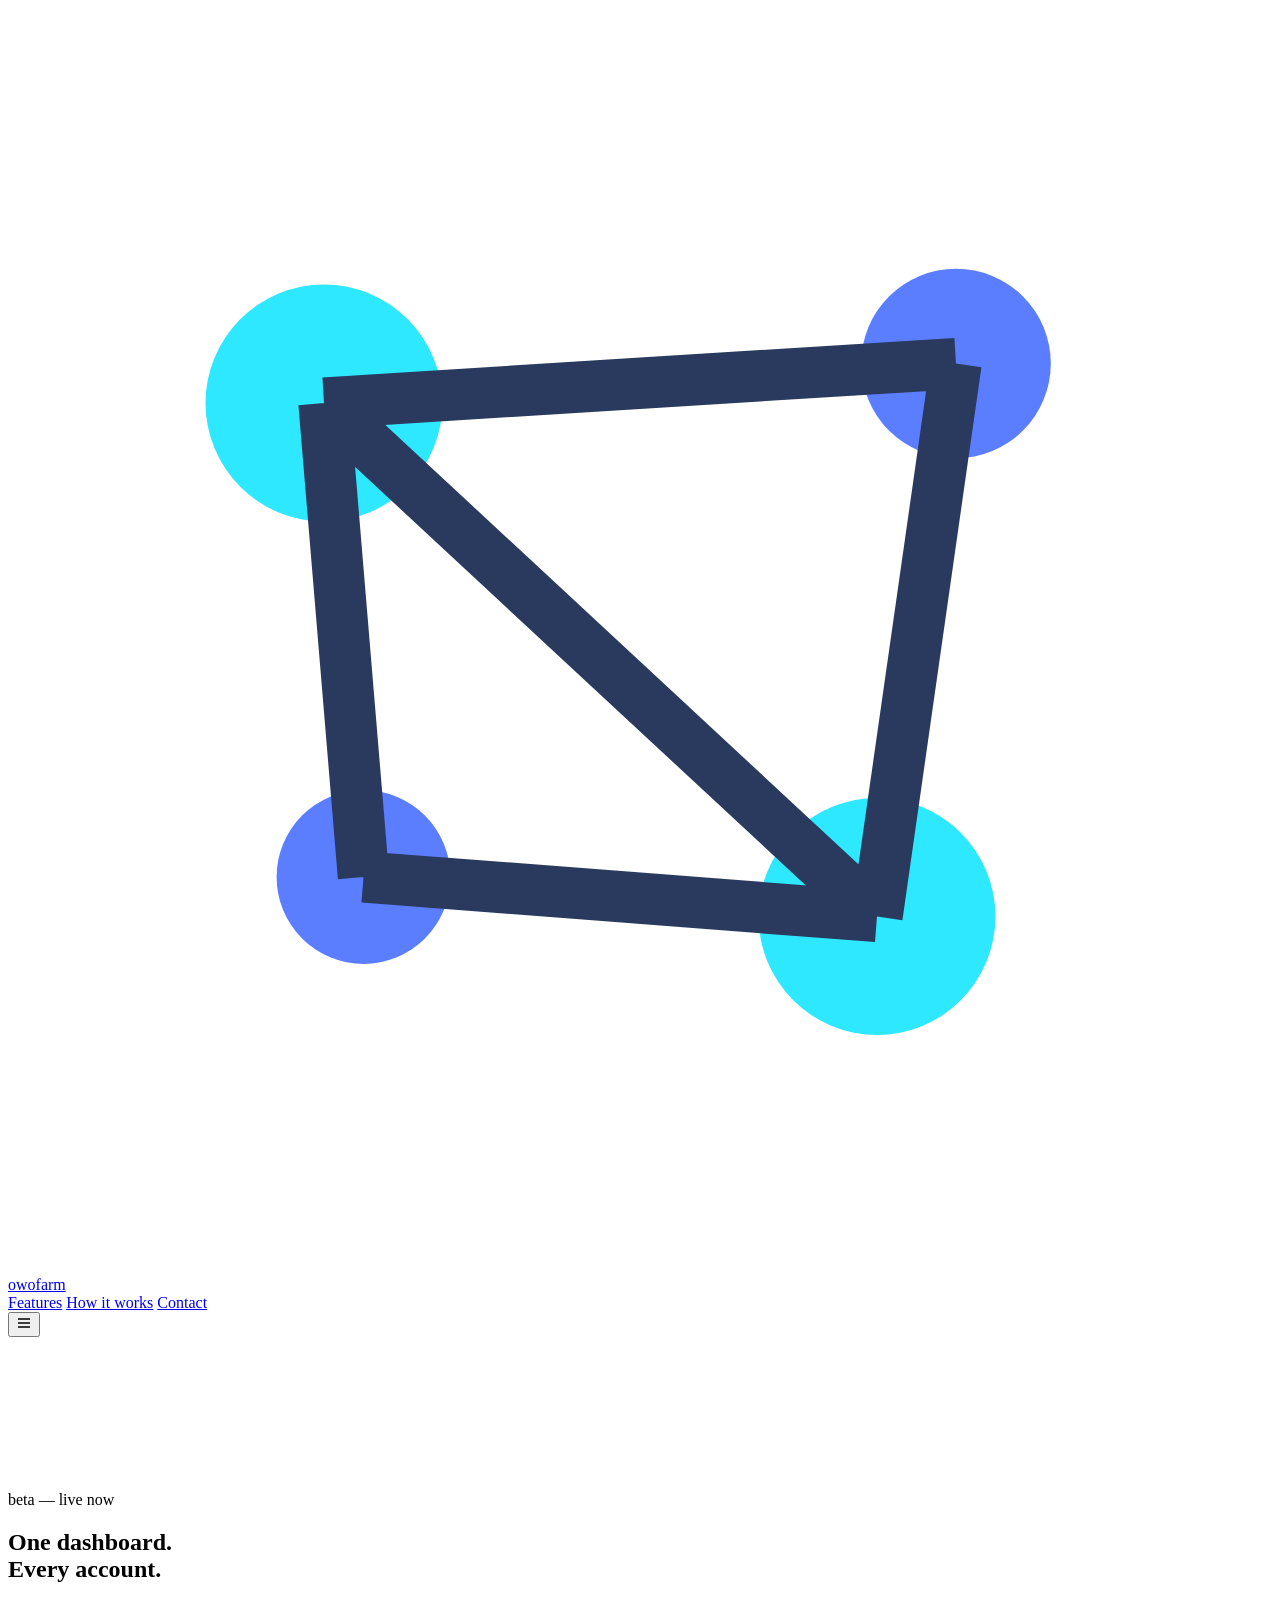
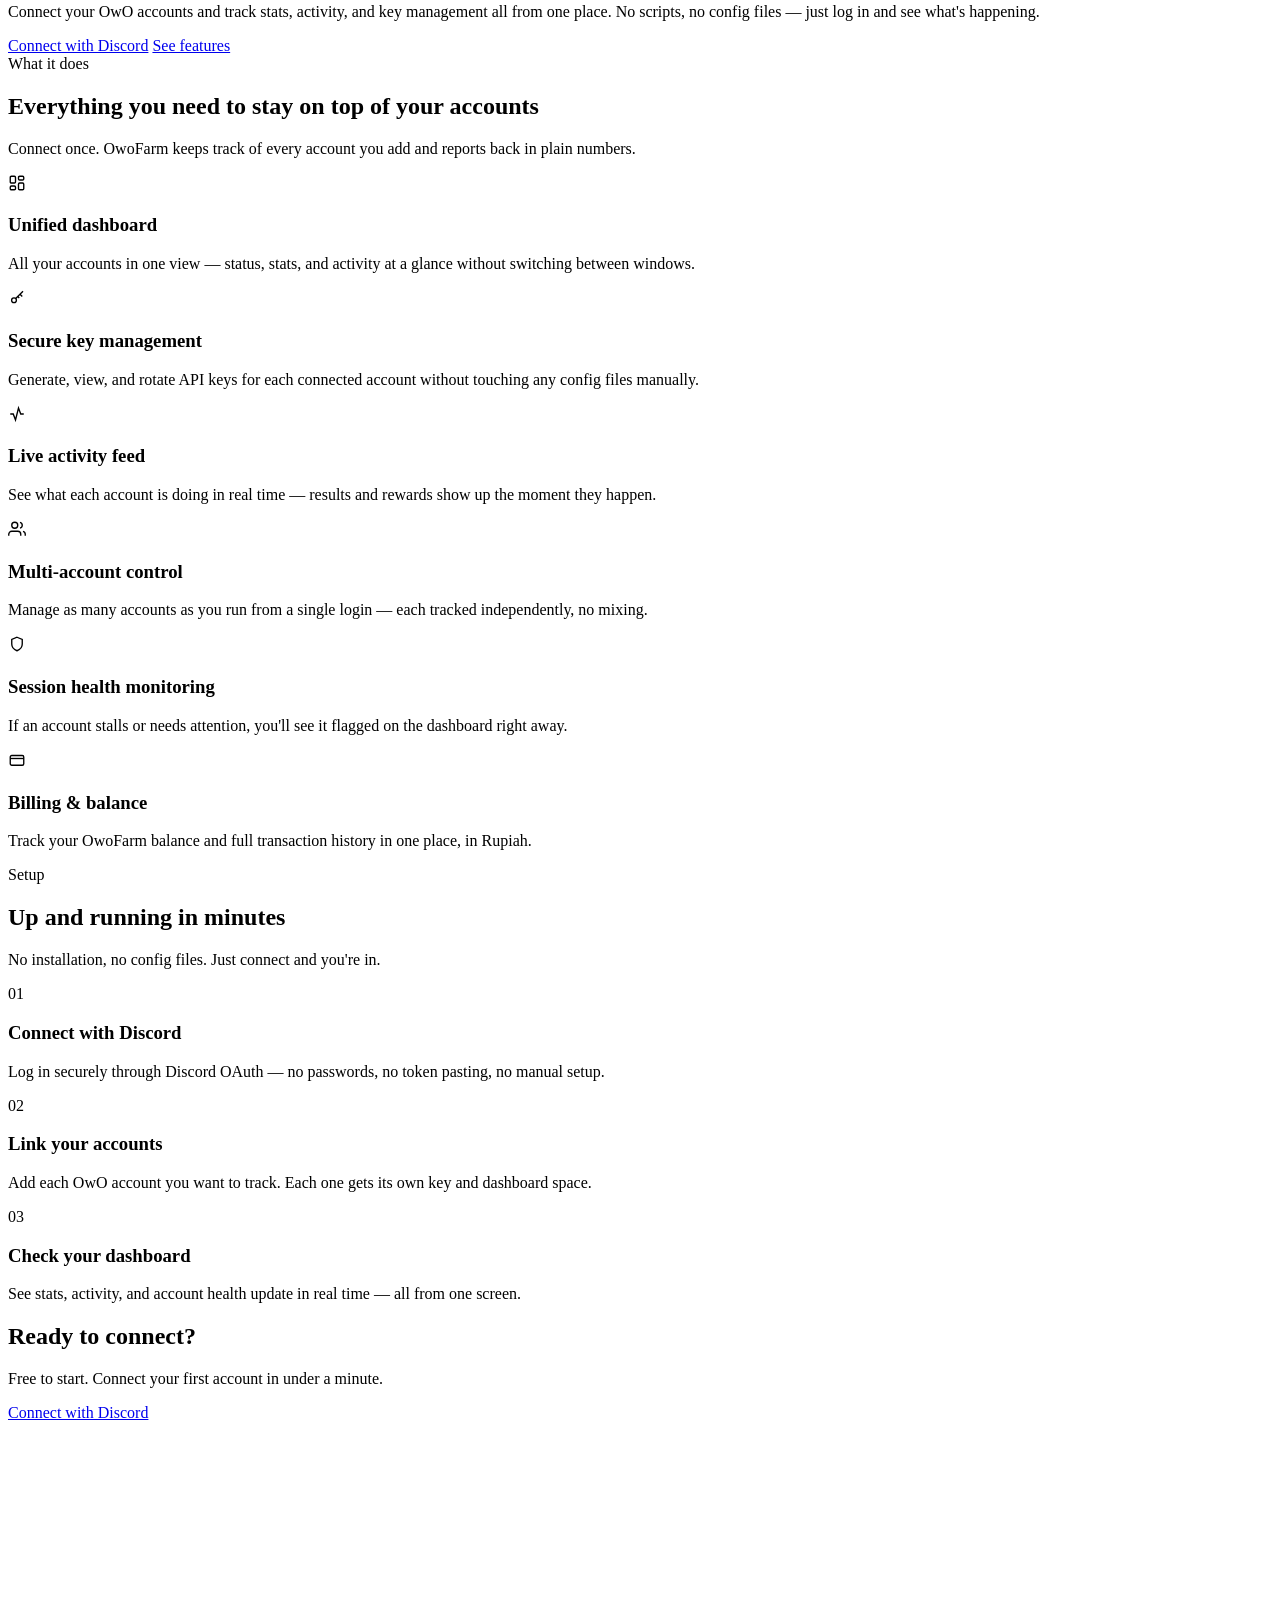
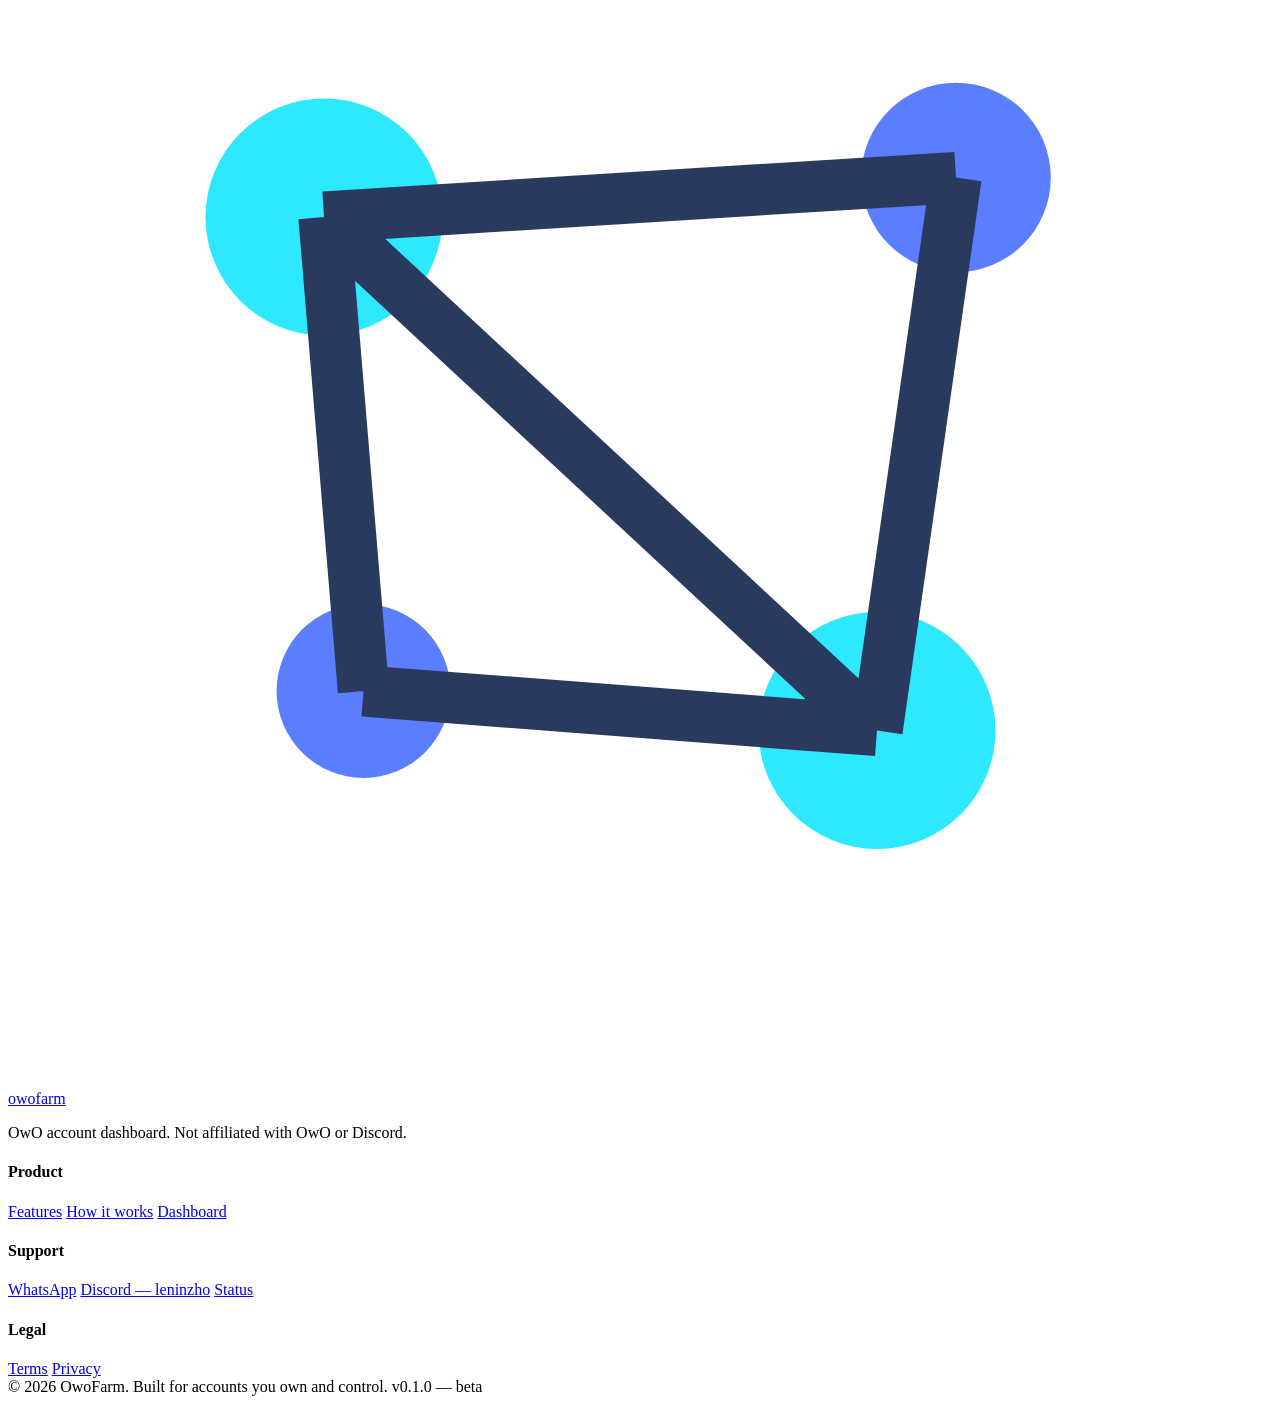
==== dashboard.html @ c3bb7e87 "Add files via upload" ====
<!doctype html>
<html lang="id">
<head>
<meta charset="UTF-8" />
<meta name="viewport" content="width=device-width, initial-scale=1.0" />
<title>Dashboard — OwoFarm</title>
<link rel="preconnect" href="https://fonts.googleapis.com">
<link rel="preconnect" href="https://fonts.gstatic.com" crossorigin>
<link href="https://fonts.googleapis.com/css2?family=Space+Grotesk:wght@500;600;700&family=Inter:wght@400;500;600&family=JetBrains+Mono:wght@500;600&display=swap" rel="stylesheet">
<link rel="stylesheet" href="styles.css" />
<script>
  (function () {
    var t   = localStorage.getItem("owofarm_token");
    var exp = parseInt(localStorage.getItem("owofarm_token_expiry") || "0", 10);
    if (!t || Date.now() >= exp) {
      window.location.replace("index.html");
    }
  })();
</script>
</head>
<body>

<div class="dash-shell">

  <div class="sidebar-overlay" id="sidebarOverlay"></div>

  <aside class="sidebar" id="sidebar">
    <a href="index.html" class="sidebar-brand">
      <svg class="brand-mark" viewBox="0 0 32 32" fill="none">
        <circle cx="8" cy="10" r="3" fill="#2ee8ff"/>
        <circle cx="24" cy="9" r="2.4" fill="#5b7dff"/>
        <circle cx="22" cy="23" r="3" fill="#2ee8ff"/>
        <circle cx="9" cy="22" r="2.2" fill="#5b7dff"/>
        <path d="M8 10L24 9M8 10L22 23M24 9L22 23M8 10L9 22M22 23L9 22" stroke="#2a3a5e" stroke-width="1.3"/>
      </svg>
      owofarm
    </a>

    <div class="profile-card">
      <img
        class="avatar"
        src="https://cdn.discordapp.com/embed/avatars/0.png"
        data-profile-avatar
        alt=""
      />
      <div class="profile-info">
        <div class="profile-name" data-profile-name>Loading...</div>
        <div class="profile-status">● online</div>
      </div>
    </div>

    <nav class="side-nav">
      <span class="side-nav-section">Main</span>

      <button type="button" class="side-link active" data-view="overview">
        <svg viewBox="0 0 24 24" fill="none" stroke="currentColor" stroke-width="1.8">
          <rect x="3" y="3" width="7" height="9" rx="1.5"/>
          <rect x="14" y="3" width="7" height="5" rx="1.5"/>
          <rect x="14" y="12" width="7" height="9" rx="1.5"/>
          <rect x="3" y="16" width="7" height="5" rx="1.5"/>
        </svg>
        Overview
      </button>

      <button type="button" class="side-link" data-view="key">
        <svg viewBox="0 0 24 24" fill="none" stroke="currentColor" stroke-width="1.8">
          <circle cx="8" cy="15" r="3.2"/>
          <path d="M10.3 12.7 20 3M16 7l3 3M13 10l2 2"/>
        </svg>
        API Key
      </button>

      <span class="side-nav-section">Account</span>

      <button type="button" class="side-link" data-view="billing">
        <svg viewBox="0 0 24 24" fill="none" stroke="currentColor" stroke-width="1.8">
          <rect x="3" y="6" width="18" height="13" rx="2"/>
          <path d="M3 10h18"/>
        </svg>
        Billing
      </button>

      <button type="button" class="side-link" data-view="settings">
        <svg viewBox="0 0 24 24" fill="none" stroke="currentColor" stroke-width="1.8">
          <circle cx="12" cy="12" r="3"/>
          <path d="M19.4 13a7.6 7.6 0 0 0 0-2l2-1.6-2-3.4-2.4.6a7.5 7.5 0 0 0-1.7-1l-.4-2.6h-4l-.4 2.6a7.5 7.5 0 0 0-1.7 1l-2.4-.6-2 3.4 2 1.6a7.6 7.6 0 0 0 0 2l-2 1.6 2 3.4 2.4-.6c.5.4 1.1.8 1.7 1l.4 2.6h4l.4-2.6c.6-.2 1.2-.6 1.7-1l2.4.6 2-3.4z"/>
        </svg>
        Settings
      </button>

      <button type="button" class="side-link" data-view="support">
        <svg viewBox="0 0 24 24" fill="none" stroke="currentColor" stroke-width="1.8">
          <path d="M21 15a2 2 0 0 1-2 2H7l-4 4V5a2 2 0 0 1 2-2h14a2 2 0 0 1 2 2z"/>
        </svg>
        Support
      </button>
    </nav>

    <div class="side-foot">
      <a href="index.html" class="side-link" data-logout>
        <svg viewBox="0 0 24 24" fill="none" stroke="currentColor" stroke-width="1.8">
          <path d="M9 21H5a2 2 0 0 1-2-2V5a2 2 0 0 1 2-2h4"/>
          <path d="M16 17l5-5-5-5"/>
          <path d="M21 12H9"/>
        </svg>
        Log out
      </a>
    </div>
  </aside>

  <main class="dash-main">

    <div class="dash-topbar">
      <div class="topbar-left">
        <button class="sidebar-toggle" id="sidebarToggle" aria-label="Toggle sidebar">
          <svg width="16" height="16" viewBox="0 0 24 24" fill="none" stroke="currentColor" stroke-width="2">
            <path d="M3 6h18M3 12h18M3 18h18"/>
          </svg>
        </button>
        <div class="dash-title">
          <h1 id="viewTitle">Overview</h1>
          <p id="viewSubtitle">Status dan statistik akun kamu.</p>
        </div>
      </div>
      <div class="topbar-actions">
        <button class="btn btn-ghost btn-sm" id="refreshBtn">
          <svg width="13" height="13" viewBox="0 0 24 24" fill="none" stroke="currentColor" stroke-width="2"><path d="M23 4v6h-6"/><path d="M1 20v-6h6"/><path d="M3.51 9a9 9 0 0 1 14.85-3.36L23 10M1 14l4.64 4.36A9 9 0 0 0 20.49 15"/></svg>
          Refresh
        </button>
      </div>
    </div>

    <!-- OVERVIEW -->
    <section class="dash-view" data-view="overview">
      <!-- Stat cards -->
      <div class="stat-grid" id="statGrid">
        <div class="stat-card">
          <div class="stat-header">
            <span class="stat-label">Total Cowoncy</span>
            <div class="stat-icon">
              <svg width="14" height="14" viewBox="0 0 24 24" fill="none" stroke="currentColor" stroke-width="1.8"><circle cx="12" cy="12" r="9"/><path d="M9 12h6M12 9v6"/></svg>
            </div>
          </div>
          <div class="stat-value mono" id="statCowoncy">—</div>
          <div class="stat-sub"><span class="pos" id="statCowoncyDelta">saldo akun aktif</span></div>
        </div>

        <div class="stat-card">
          <div class="stat-header">
            <span class="stat-label">Total Hunt</span>
            <div class="stat-icon">
              <svg width="14" height="14" viewBox="0 0 24 24" fill="none" stroke="currentColor" stroke-width="1.8"><circle cx="12" cy="12" r="3"/><path d="M2 12h3M19 12h3M12 2v3M12 19v3"/></svg>
            </div>
          </div>
          <div class="stat-value mono" id="statHunts">—</div>
          <div class="stat-sub" id="statHuntsSub">hari ini</div>
        </div>

        <div class="stat-card">
          <div class="stat-header">
            <span class="stat-label">Akun Aktif</span>
            <div class="stat-icon">
              <svg width="14" height="14" viewBox="0 0 24 24" fill="none" stroke="currentColor" stroke-width="1.8"><path d="M17 21v-2a4 4 0 0 0-4-4H5a4 4 0 0 0-4 4v2"/><circle cx="9" cy="7" r="4"/><path d="M23 21v-2a4 4 0 0 0-3-3.87M16 3.13a4 4 0 0 1 0 7.75"/></svg>
            </div>
          </div>
          <div class="stat-value mono" id="statActive">—</div>
          <div class="stat-sub" id="statActiveSub">dari total akun</div>
        </div>

        <div class="stat-card">
          <div class="stat-header">
            <span class="stat-label">Uptime</span>
            <div class="stat-icon">
              <svg width="14" height="14" viewBox="0 0 24 24" fill="none" stroke="currentColor" stroke-width="1.8"><circle cx="12" cy="12" r="9"/><path d="M12 7v5l3 2"/></svg>
            </div>
          </div>
          <div class="stat-value mono" id="statUptime">—</div>
          <div class="stat-sub">sesi ini</div>
        </div>
      </div>

      <!-- Account status + recent activity -->
      <div class="panel-grid">
        <div class="panel">
          <div class="panel-head">
            <h2>Status Akun</h2>
            <span class="pill pill-running"><span class="pill-dot"></span>Live</span>
          </div>
          <div class="account-list" id="accountList">
            <div class="empty-state">
              <svg class="empty-state-icon" viewBox="0 0 24 24" fill="none" stroke="currentColor" stroke-width="1.5"><path d="M17 21v-2a4 4 0 0 0-4-4H5a4 4 0 0 0-4 4v2"/><circle cx="9" cy="7" r="4"/></svg>
              <p>Belum ada akun terhubung.</p>
            </div>
          </div>
        </div>

        <div class="panel">
          <div class="panel-head">
            <h2>Aktivitas Terkini</h2>
          </div>
          <div id="recentActivity">
            <div class="empty-state">
              <svg class="empty-state-icon" viewBox="0 0 24 24" fill="none" stroke="currentColor" stroke-width="1.5"><path d="M3 12h4l3 8 4-16 3 8h4"/></svg>
              <p>Aktivitas farm akan muncul di sini.</p>
            </div>
          </div>
        </div>
      </div>
    </section>

    <!-- KEY -->
    <section class="dash-view" data-view="key" hidden>
      <div class="panel" style="max-width:600px;">
        <div class="panel-head"><h2>API Key kamu</h2></div>
        <span class="balance-label" style="display:block; margin-bottom:8px;">Key aktif</span>
        <div class="key-display-row">
          <span class="key-value mono" id="keyValue">—</span>
          <button type="button" class="btn btn-ghost btn-sm" id="copyKeyBtn">Copy</button>
        </div>
        <p class="muted-text" style="margin-top:14px; margin-bottom:20px;">
          Pakai key ini di pengaturan bot kamu untuk menghubungkannya ke dashboard ini.
          Jangan bagikan key ini ke siapapun.
        </p>
        <button type="button" class="btn btn-ghost btn-sm" id="regenerateKeyBtn">
          <svg width="13" height="13" viewBox="0 0 24 24" fill="none" stroke="currentColor" stroke-width="2"><path d="M23 4v6h-6"/><path d="M1 20v-6h6"/><path d="M3.51 9a9 9 0 0 1 14.85-3.36L23 10M1 14l4.64 4.36A9 9 0 0 0 20.49 15"/></svg>
          Regenerate key
        </button>
      </div>
    </section>

    <!-- BILLING -->
    <section class="dash-view" data-view="billing" hidden>
      <div class="balance-grid" style="margin-bottom:20px;">
        <div class="balance-card">
          <span class="balance-label">Saldo kamu</span>
          <span class="balance-value mono" id="billingBalance">Rp 0</span>
        </div>
      </div>
      <div class="panel">
        <div class="panel-head"><h2>Riwayat transaksi</h2></div>
        <table class="activity-table">
          <thead>
            <tr>
              <th>Tanggal</th>
              <th>Keterangan</th>
              <th style="text-align:right">Jumlah</th>
            </tr>
          </thead>
          <tbody id="billingBody"></tbody>
        </table>
      </div>
    </section>

    <!-- SETTINGS -->
    <section class="dash-view" data-view="settings" hidden>
      <div class="panel" style="max-width:500px;">
        <div class="panel-head"><h2>Pengaturan akun</h2></div>
        <p class="muted-text">Pengaturan akun akan segera tersedia di sini.</p>
      </div>
    </section>

    <!-- SUPPORT -->
    <section class="dash-view" data-view="support" hidden>
      <div class="panel" style="max-width:520px;">
        <div class="panel-head"><h2>Butuh bantuan?</h2></div>
        <p class="muted-text" style="margin-bottom:24px;">
          Hubungi kami lewat salah satu kanal di bawah. Kami biasanya membalas dalam beberapa jam.
        </p>

        <div class="support-contacts">

          <a href="https://wa.link/3l3hac" target="_blank" rel="noopener" class="support-contact-row">
            <div class="support-contact-icon" style="background:rgba(37,211,102,0.12); color:#25d366;">
              <svg width="18" height="18" viewBox="0 0 24 24" fill="currentColor"><path d="M17.472 14.382c-.297-.149-1.758-.867-2.03-.967-.273-.099-.471-.148-.67.15-.197.297-.767.966-.94 1.164-.173.199-.347.223-.644.075-.297-.15-1.255-.463-2.39-1.475-.883-.788-1.48-1.761-1.653-2.059-.173-.297-.018-.458.13-.606.134-.133.298-.347.446-.52.149-.174.198-.298.298-.497.099-.198.05-.371-.025-.52-.075-.149-.669-1.612-.916-2.207-.242-.579-.487-.5-.669-.51-.173-.008-.371-.01-.57-.01-.198 0-.52.074-.792.372-.272.297-1.04 1.016-1.04 2.479 0 1.462 1.065 2.875 1.213 3.074.149.198 2.096 3.2 5.077 4.487.709.306 1.262.489 1.694.625.712.227 1.36.195 1.871.118.571-.085 1.758-.719 2.006-1.413.248-.694.248-1.289.173-1.413-.074-.124-.272-.198-.57-.347m-5.421 7.403h-.004a9.87 9.87 0 0 1-5.031-1.378l-.361-.214-3.741.982.998-3.648-.235-.374a9.86 9.86 0 0 1-1.51-5.26c.001-5.45 4.436-9.884 9.888-9.884 2.64 0 5.122 1.03 6.988 2.898a9.825 9.825 0 0 1 2.893 6.994c-.003 5.45-4.437 9.884-9.885 9.884m8.413-18.297A11.815 11.815 0 0 0 12.05 0C5.495 0 .16 5.335.157 11.892c0 2.096.547 4.142 1.588 5.945L.057 24l6.305-1.654a11.882 11.882 0 0 0 5.683 1.448h.005c6.554 0 11.89-5.335 11.893-11.893a11.821 11.821 0 0 0-3.48-8.413z"/></svg>
            </div>
            <div class="support-contact-info">
              <div class="support-contact-name">WhatsApp</div>
              <div class="support-contact-sub">wa.link/3l3hac</div>
            </div>
            <svg class="support-contact-arrow" width="14" height="14" viewBox="0 0 24 24" fill="none" stroke="currentColor" stroke-width="2"><path d="M5 12h14M13 6l6 6-6 6"/></svg>
          </a>

          <a href="https://discord.com/users/1049649336801312799" target="_blank" rel="noopener" class="support-contact-row">
            <div class="support-contact-icon" style="background:rgba(91,125,255,0.12); color:#5b7dff;">
              <svg width="18" height="18" viewBox="0 0 24 24" fill="currentColor"><path d="M20.317 4.37a19.791 19.791 0 0 0-4.885-1.515.074.074 0 0 0-.079.037c-.21.375-.444.864-.608 1.25a18.27 18.27 0 0 0-5.487 0 12.64 12.64 0 0 0-.617-1.25.077.077 0 0 0-.079-.037A19.736 19.736 0 0 0 3.677 4.37a.07.07 0 0 0-.032.027C.533 9.046-.32 13.58.099 18.057a.082.082 0 0 0 .031.057 19.9 19.9 0 0 0 5.993 3.03.078.078 0 0 0 .084-.028c.462-.63.874-1.295 1.226-1.994a.076.076 0 0 0-.041-.106 13.107 13.107 0 0 1-1.872-.892.077.077 0 0 1-.008-.128 10.2 10.2 0 0 0 .372-.292.074.074 0 0 1 .077-.01c3.928 1.793 8.18 1.793 12.062 0a.074.074 0 0 1 .078.01c.12.098.246.198.373.292a.077.077 0 0 1-.006.127 12.299 12.299 0 0 1-1.873.892.077.077 0 0 0-.041.107c.36.698.772 1.362 1.225 1.993a.076.076 0 0 0 .084.028 19.839 19.839 0 0 0 6.002-3.03.077.077 0 0 0 .032-.054c.5-5.177-.838-9.674-3.549-13.66a.061.061 0 0 0-.031-.03zM8.02 15.33c-1.183 0-2.157-1.085-2.157-2.419 0-1.333.956-2.419 2.157-2.419 1.21 0 2.176 1.096 2.157 2.42 0 1.333-.956 2.418-2.157 2.418zm7.975 0c-1.183 0-2.157-1.085-2.157-2.419 0-1.333.955-2.419 2.157-2.419 1.21 0 2.176 1.096 2.157 2.42 0 1.333-.946 2.418-2.157 2.418z"/></svg>
            </div>
            <div class="support-contact-info">
              <div class="support-contact-name">Discord</div>
              <div class="support-contact-sub">leninzho</div>
            </div>
            <svg class="support-contact-arrow" width="14" height="14" viewBox="0 0 24 24" fill="none" stroke="currentColor" stroke-width="2"><path d="M5 12h14M13 6l6 6-6 6"/></svg>
          </a>

        </div>
      </div>
    </section>

  </main>
</div>

<script src="script.js"></script>
</body>
</html>
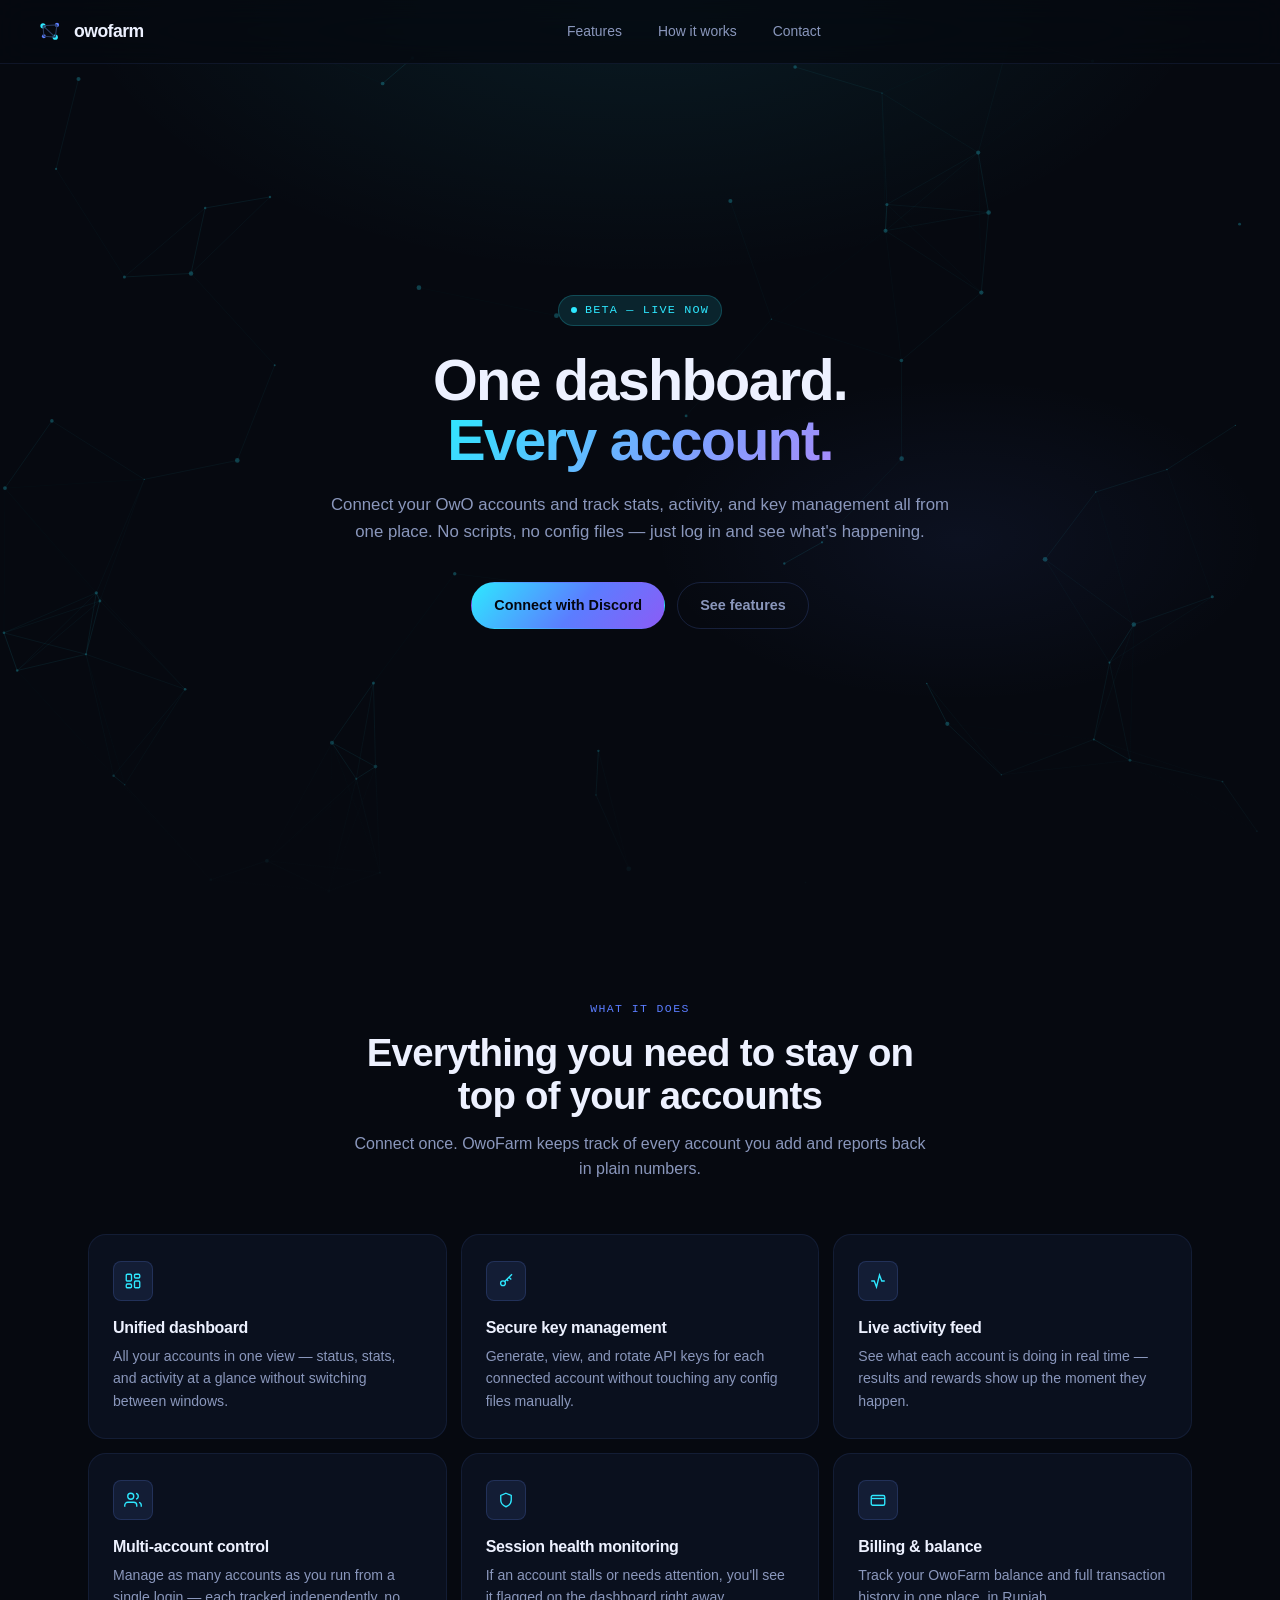
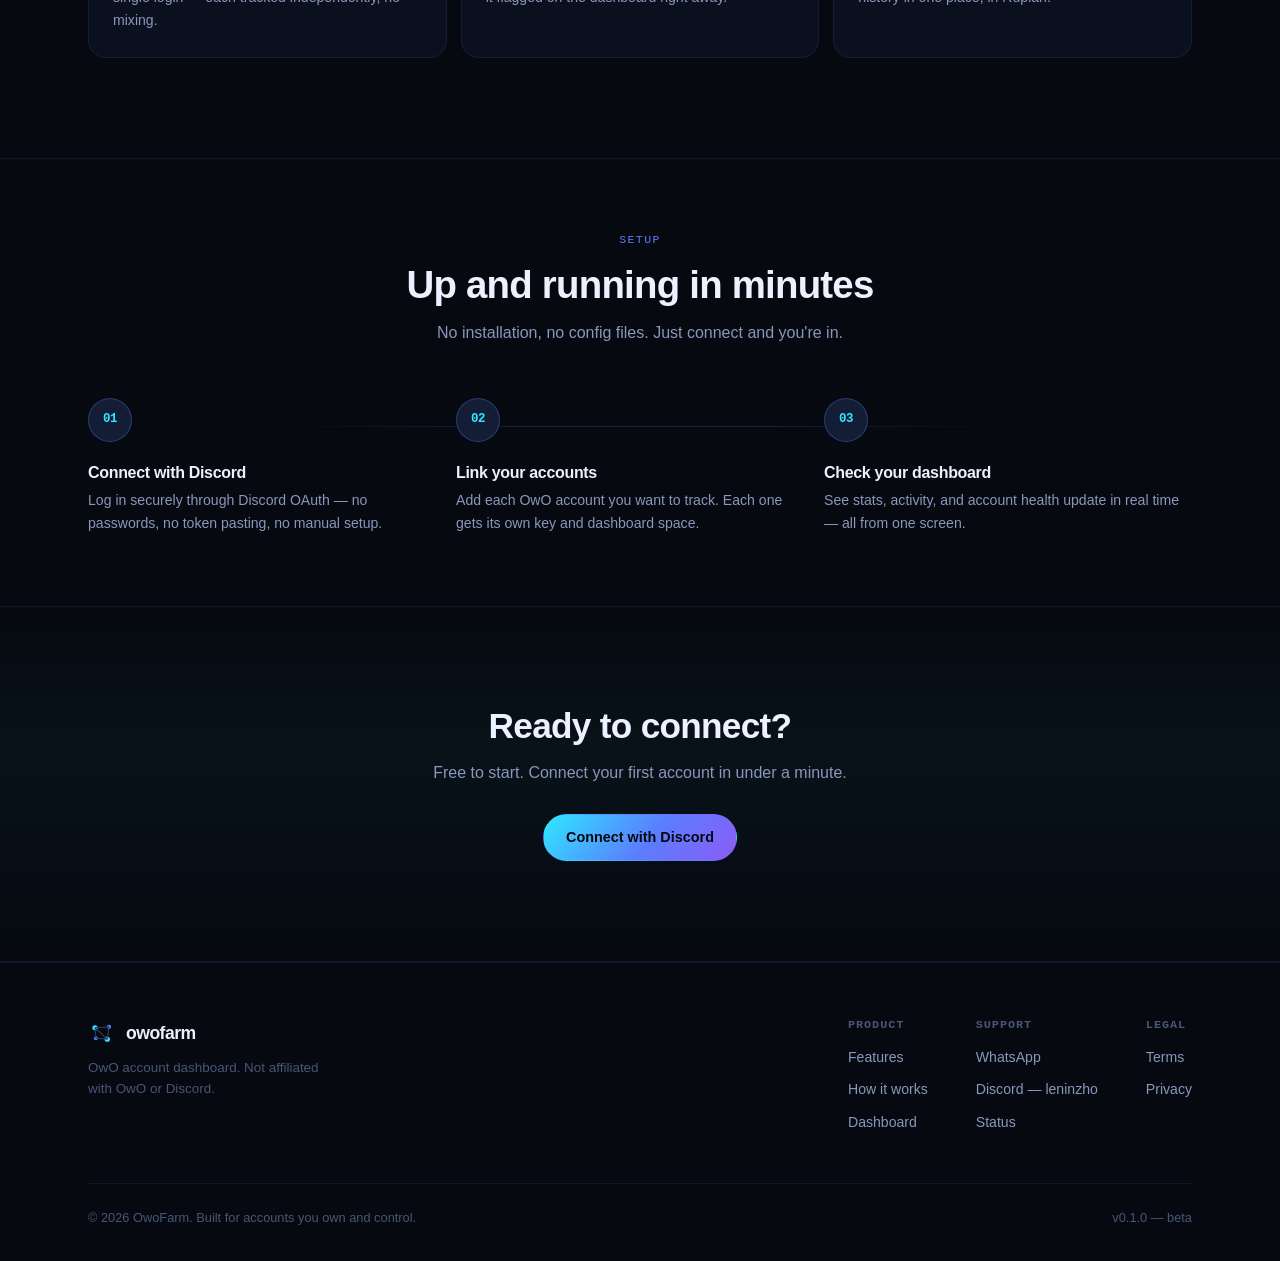
==== commit 7e92b082: "Create dashboard.html" ====
--- a/dashboard.html
+++ b/dashboard.html
@@ -132,80 +132,6 @@
 
     <!-- OVERVIEW -->
     <section class="dash-view" data-view="overview">
-      <!-- Stat cards -->
-      <div class="stat-grid" id="statGrid">
-        <div class="stat-card">
-          <div class="stat-header">
-            <span class="stat-label">Total Cowoncy</span>
-            <div class="stat-icon">
-              <svg width="14" height="14" viewBox="0 0 24 24" fill="none" stroke="currentColor" stroke-width="1.8"><circle cx="12" cy="12" r="9"/><path d="M9 12h6M12 9v6"/></svg>
-            </div>
-          </div>
-          <div class="stat-value mono" id="statCowoncy">—</div>
-          <div class="stat-sub"><span class="pos" id="statCowoncyDelta">saldo akun aktif</span></div>
-        </div>
-
-        <div class="stat-card">
-          <div class="stat-header">
-            <span class="stat-label">Total Hunt</span>
-            <div class="stat-icon">
-              <svg width="14" height="14" viewBox="0 0 24 24" fill="none" stroke="currentColor" stroke-width="1.8"><circle cx="12" cy="12" r="3"/><path d="M2 12h3M19 12h3M12 2v3M12 19v3"/></svg>
-            </div>
-          </div>
-          <div class="stat-value mono" id="statHunts">—</div>
-          <div class="stat-sub" id="statHuntsSub">hari ini</div>
-        </div>
-
-        <div class="stat-card">
-          <div class="stat-header">
-            <span class="stat-label">Akun Aktif</span>
-            <div class="stat-icon">
-              <svg width="14" height="14" viewBox="0 0 24 24" fill="none" stroke="currentColor" stroke-width="1.8"><path d="M17 21v-2a4 4 0 0 0-4-4H5a4 4 0 0 0-4 4v2"/><circle cx="9" cy="7" r="4"/><path d="M23 21v-2a4 4 0 0 0-3-3.87M16 3.13a4 4 0 0 1 0 7.75"/></svg>
-            </div>
-          </div>
-          <div class="stat-value mono" id="statActive">—</div>
-          <div class="stat-sub" id="statActiveSub">dari total akun</div>
-        </div>
-
-        <div class="stat-card">
-          <div class="stat-header">
-            <span class="stat-label">Uptime</span>
-            <div class="stat-icon">
-              <svg width="14" height="14" viewBox="0 0 24 24" fill="none" stroke="currentColor" stroke-width="1.8"><circle cx="12" cy="12" r="9"/><path d="M12 7v5l3 2"/></svg>
-            </div>
-          </div>
-          <div class="stat-value mono" id="statUptime">—</div>
-          <div class="stat-sub">sesi ini</div>
-        </div>
-      </div>
-
-      <!-- Account status + recent activity -->
-      <div class="panel-grid">
-        <div class="panel">
-          <div class="panel-head">
-            <h2>Status Akun</h2>
-            <span class="pill pill-running"><span class="pill-dot"></span>Live</span>
-          </div>
-          <div class="account-list" id="accountList">
-            <div class="empty-state">
-              <svg class="empty-state-icon" viewBox="0 0 24 24" fill="none" stroke="currentColor" stroke-width="1.5"><path d="M17 21v-2a4 4 0 0 0-4-4H5a4 4 0 0 0-4 4v2"/><circle cx="9" cy="7" r="4"/></svg>
-              <p>Belum ada akun terhubung.</p>
-            </div>
-          </div>
-        </div>
-
-        <div class="panel">
-          <div class="panel-head">
-            <h2>Aktivitas Terkini</h2>
-          </div>
-          <div id="recentActivity">
-            <div class="empty-state">
-              <svg class="empty-state-icon" viewBox="0 0 24 24" fill="none" stroke="currentColor" stroke-width="1.5"><path d="M3 12h4l3 8 4-16 3 8h4"/></svg>
-              <p>Aktivitas farm akan muncul di sini.</p>
-            </div>
-          </div>
-        </div>
-      </div>
     </section>
 
     <!-- KEY -->
--- a/styles.css
+++ b/styles.css
@@ -0,0 +1,1156 @@
+/* ==========================================================================
+   OwoFarm — design tokens
+   Deep space base with node-graph cyan/indigo accent system.
+   Display: Space Grotesk · Body: Inter · Data: JetBrains Mono
+   ========================================================================== */
+
+:root {
+  /* Core palette */
+  --bg:           #060910;
+  --bg-soft:      #090d17;
+  --bg-deep:      #04060c;
+  --surface:      rgba(14, 20, 38, 0.7);
+  --surface-solid:#0e1426;
+  --surface-2:    #131d35;
+  --surface-3:    #192240;
+
+  /* Borders */
+  --border:       rgba(100, 140, 255, 0.10);
+  --border-mid:   rgba(100, 140, 255, 0.18);
+  --border-strong:rgba(100, 140, 255, 0.30);
+
+  /* Text */
+  --text:         #edf1ff;
+  --text-dim:     #8a97bc;
+  --text-faint:   #4a5578;
+
+  /* Brand accents */
+  --cyan:         #2ee8ff;
+  --cyan-dim:     rgba(46, 232, 255, 0.12);
+  --blue:         #5b7dff;
+  --blue-dim:     rgba(91, 125, 255, 0.12);
+  --purple:       #8b5cf6;
+  --gradient:     linear-gradient(130deg, var(--cyan) 0%, var(--blue) 55%, var(--purple) 100%);
+  --gradient-text:linear-gradient(130deg, #2ee8ff 0%, #7ba3ff 60%, #a78bfa 100%);
+
+  /* Semantic */
+  --success:      #34d399;
+  --success-bg:   rgba(52, 211, 153, 0.10);
+  --warning:      #fbbf24;
+  --warning-bg:   rgba(251, 191, 36, 0.10);
+  --danger:       #f87171;
+  --danger-bg:    rgba(248, 113, 113, 0.10);
+
+  /* Radii */
+  --r-xl: 28px;
+  --r-lg: 18px;
+  --r-md: 12px;
+  --r-sm: 8px;
+  --r-xs: 5px;
+
+  /* Shadows */
+  --shadow-card:  0 32px 64px -24px rgba(0, 0, 0, 0.7);
+  --shadow-glow:  0 0 0 1px var(--border-strong), 0 24px 60px -20px rgba(46, 232, 255, 0.20);
+  --shadow-sm:    0 4px 16px -4px rgba(0, 0, 0, 0.4);
+
+  /* Type */
+  --font-display: "Space Grotesk", sans-serif;
+  --font-body:    "Inter", sans-serif;
+  --font-mono:    "JetBrains Mono", monospace;
+
+  /* Motion */
+  --ease:         cubic-bezier(0.22, 1, 0.36, 1);
+  --ease-in:      cubic-bezier(0.4, 0, 1, 1);
+
+  /* Layout */
+  --sidebar-w:    260px;
+}
+
+/* ---------- reset ---------- */
+*, *::before, *::after { margin: 0; padding: 0; box-sizing: border-box; }
+html { scroll-behavior: smooth; }
+body {
+  background: var(--bg);
+  color: var(--text);
+  font-family: var(--font-body);
+  font-size: 16px;
+  line-height: 1.6;
+  -webkit-font-smoothing: antialiased;
+  -moz-osx-font-smoothing: grayscale;
+}
+img, svg { display: block; }
+a { color: inherit; text-decoration: none; }
+ul { list-style: none; }
+button { font-family: inherit; cursor: pointer; }
+h1, h2, h3, h4 {
+  font-family: var(--font-display);
+  font-weight: 600;
+  letter-spacing: -0.02em;
+  line-height: 1.1;
+}
+.mono { font-family: var(--font-mono); letter-spacing: -0.03em; }
+
+@media (prefers-reduced-motion: reduce) {
+  *, *::before, *::after {
+    animation-duration: 0.001ms !important;
+    animation-iteration-count: 1 !important;
+    transition-duration: 0.001ms !important;
+  }
+  html { scroll-behavior: auto; }
+}
+
+:focus-visible {
+  outline: 2px solid var(--cyan);
+  outline-offset: 3px;
+  border-radius: 4px;
+}
+
+/* ---------- layout ---------- */
+.container {
+  width: 100%;
+  max-width: 1160px;
+  margin: 0 auto;
+  padding: 0 28px;
+}
+
+/* ==========================================================================
+   Buttons
+   ========================================================================== */
+
+.btn {
+  display: inline-flex;
+  align-items: center;
+  justify-content: center;
+  gap: 8px;
+  padding: 11px 22px;
+  border-radius: 999px;
+  font-size: 0.9rem;
+  font-weight: 600;
+  font-family: var(--font-body);
+  border: 1px solid transparent;
+  white-space: nowrap;
+  transition:
+    transform   0.22s var(--ease),
+    box-shadow  0.22s var(--ease),
+    border-color 0.2s,
+    background  0.2s,
+    color       0.2s;
+}
+.btn:active { transform: scale(0.97); }
+
+.btn-primary {
+  background: var(--gradient);
+  color: #04060e;
+  font-weight: 700;
+  box-shadow: 0 0 0 0 rgba(46,232,255,0);
+  position: relative;
+  overflow: hidden;
+}
+.btn-primary::before {
+  content: '';
+  position: absolute;
+  inset: 0;
+  background: rgba(255,255,255,0.12);
+  opacity: 0;
+  transition: opacity 0.2s;
+}
+.btn-primary:hover::before { opacity: 1; }
+.btn-primary:hover {
+  transform: translateY(-2px);
+  box-shadow: 0 16px 40px -12px rgba(46, 232, 255, 0.55);
+}
+
+.btn-ghost {
+  background: transparent;
+  color: var(--text-dim);
+  border-color: var(--border-mid);
+}
+.btn-ghost:hover {
+  border-color: var(--cyan);
+  color: var(--cyan);
+  background: var(--cyan-dim);
+}
+
+.btn-sm { padding: 8px 16px; font-size: 0.82rem; }
+.btn-block { width: 100%; }
+
+/* ---------- pills ---------- */
+.pill {
+  display: inline-flex;
+  align-items: center;
+  gap: 6px;
+  padding: 5px 11px;
+  border-radius: 999px;
+  font-size: 0.74rem;
+  font-weight: 600;
+  font-family: var(--font-mono);
+  letter-spacing: 0;
+}
+.pill-dot {
+  width: 6px; height: 6px;
+  border-radius: 50%;
+  flex-shrink: 0;
+}
+.pill-running  { background: var(--success-bg); color: var(--success); }
+.pill-running .pill-dot { background: var(--success); animation: pulse-dot 1.8s ease infinite; }
+.pill-paused  { background: var(--warning-bg); color: var(--warning); }
+.pill-paused .pill-dot { background: var(--warning); }
+.pill-stopped { background: var(--danger-bg); color: var(--danger); }
+.pill-stopped .pill-dot { background: var(--danger); }
+
+@keyframes pulse-dot {
+  0%, 100% { box-shadow: 0 0 0 0 rgba(52, 211, 153, 0.5); }
+  60%       { box-shadow: 0 0 0 5px rgba(52, 211, 153, 0); }
+}
+
+/* ==========================================================================
+   Landing — top nav
+   ========================================================================== */
+
+.topnav {
+  position: fixed;
+  top: 0; left: 0; right: 0;
+  z-index: 100;
+  display: flex;
+  align-items: center;
+  justify-content: space-between;
+  padding: 0 36px;
+  height: 64px;
+  background: rgba(6, 9, 16, 0.80);
+  backdrop-filter: blur(16px) saturate(1.3);
+  -webkit-backdrop-filter: blur(16px) saturate(1.3);
+  border-bottom: 1px solid var(--border);
+}
+
+.brand {
+  display: flex;
+  align-items: center;
+  gap: 10px;
+  font-family: var(--font-display);
+  font-weight: 700;
+  font-size: 1.1rem;
+  letter-spacing: -0.03em;
+}
+.brand-mark { width: 28px; height: 28px; }
+
+.nav-links {
+  display: flex;
+  align-items: center;
+  gap: 8px;
+}
+.nav-links a {
+  padding: 6px 14px;
+  font-size: 0.87rem;
+  color: var(--text-dim);
+  border-radius: 999px;
+  transition: color 0.18s, background 0.18s;
+}
+.nav-links a:hover { color: var(--text); background: var(--surface-2); }
+
+.nav-right {
+  display: flex;
+  align-items: center;
+  gap: 12px;
+}
+
+.nav-toggle {
+  display: none;
+  background: none;
+  border: 1px solid var(--border-mid);
+  border-radius: var(--r-sm);
+  width: 36px; height: 36px;
+  align-items: center;
+  justify-content: center;
+  color: var(--text-dim);
+  transition: border-color 0.2s, color 0.2s;
+}
+.nav-toggle:hover { border-color: var(--cyan); color: var(--cyan); }
+
+/* ==========================================================================
+   Landing — hero
+   ========================================================================== */
+
+.hero {
+  position: relative;
+  min-height: 100vh;
+  display: flex;
+  align-items: center;
+  overflow: hidden;
+  padding-top: 64px;
+}
+
+/* Canvas for particle network — filled by JS */
+#heroCanvas {
+  position: absolute;
+  inset: 0;
+  z-index: 0;
+  opacity: 0.45;
+}
+
+/* Radial spotlight */
+.hero::before {
+  content: '';
+  position: absolute;
+  inset: 0;
+  z-index: 0;
+  background:
+    radial-gradient(ellipse 70% 55% at 50% -5%, rgba(46, 232, 255, 0.09) 0%, transparent 65%),
+    radial-gradient(ellipse 40% 30% at 75% 60%, rgba(91, 125, 255, 0.07) 0%, transparent 60%);
+}
+
+/* Bottom fade so hero bleeds into sections */
+.hero::after {
+  content: '';
+  position: absolute;
+  bottom: 0; left: 0; right: 0;
+  height: 180px;
+  z-index: 1;
+  background: linear-gradient(to bottom, transparent, var(--bg));
+}
+
+.hero-inner {
+  position: relative;
+  z-index: 2;
+  width: 100%;
+  padding: 80px 0 120px;
+}
+
+/* Split layout: terminal left, copy right */
+.hero-split {
+  display: grid;
+  grid-template-columns: 1fr 1fr;
+  gap: 56px;
+  align-items: center;
+}
+
+.hero-copy { }
+
+.hero-eyebrow {
+  display: inline-flex;
+  align-items: center;
+  gap: 8px;
+  font-family: var(--font-mono);
+  font-size: 0.74rem;
+  letter-spacing: 0.1em;
+  text-transform: uppercase;
+  color: var(--cyan);
+  background: var(--cyan-dim);
+  border: 1px solid rgba(46, 232, 255, 0.20);
+  padding: 5px 12px;
+  border-radius: 999px;
+  margin-bottom: 24px;
+}
+.hero-eyebrow::before {
+  content: '';
+  width: 6px; height: 6px;
+  border-radius: 50%;
+  background: var(--cyan);
+  animation: pulse-dot 1.8s ease infinite;
+}
+
+.hero-heading {
+  font-size: clamp(2.4rem, 4.5vw, 3.6rem);
+  font-weight: 700;
+  letter-spacing: -0.03em;
+  line-height: 1.05;
+  margin-bottom: 20px;
+  color: var(--text);
+}
+
+.hero-heading .grad {
+  background: var(--gradient-text);
+  -webkit-background-clip: text;
+  background-clip: text;
+  color: transparent;
+}
+
+.hero-sub {
+  font-size: 1.05rem;
+  color: var(--text-dim);
+  line-height: 1.65;
+  margin-bottom: 36px;
+  max-width: 420px;
+}
+
+.hero-actions {
+  display: flex;
+  align-items: center;
+  gap: 12px;
+  flex-wrap: wrap;
+}
+
+/* Terminal window */
+.term-window {
+  background: var(--surface-solid);
+  border: 1px solid var(--border-strong);
+  border-radius: var(--r-lg);
+  overflow: hidden;
+  box-shadow: var(--shadow-glow), var(--shadow-card);
+}
+
+.term-titlebar {
+  display: flex;
+  align-items: center;
+  gap: 8px;
+  padding: 11px 14px;
+  background: var(--surface-2);
+  border-bottom: 1px solid var(--border);
+}
+.term-dot { width: 10px; height: 10px; border-radius: 50%; flex-shrink: 0; }
+.term-dot-red    { background: #ff5f57; }
+.term-dot-yellow { background: #ffbd2e; }
+.term-dot-green  { background: #28c840; }
+.term-titlebar-label {
+  margin-left: 6px;
+  font-family: var(--font-mono);
+  font-size: 0.72rem;
+  color: var(--text-faint);
+}
+
+.term-body {
+  padding: 24px 22px 28px;
+  font-family: var(--font-mono);
+  font-size: 0.85rem;
+  min-height: 280px;
+}
+
+.term-line { line-height: 1.75; color: var(--text-dim); }
+.term-prompt-user { color: var(--cyan); }
+.term-prompt-path { color: var(--blue); }
+.term-cmd { color: var(--text); font-weight: 500; }
+
+.term-headline {
+  font-family: var(--font-display);
+  font-size: 1.25rem;
+  font-weight: 700;
+  line-height: 1.3;
+  margin: 18px 0 12px;
+  color: var(--text);
+}
+.term-headline .hash { color: var(--text-faint); font-weight: 400; }
+.term-headline .accent {
+  background: var(--gradient-text);
+  -webkit-background-clip: text;
+  background-clip: text;
+  color: transparent;
+}
+
+.term-desc { font-size: 0.82rem; color: var(--text-dim); line-height: 1.6; margin-bottom: 4px; }
+.term-desc .arrow { color: var(--text-faint); }
+
+.term-fetching {
+  color: var(--text-faint);
+  font-size: 0.78rem;
+  margin: 16px 0 4px;
+  display: flex;
+  align-items: center;
+  gap: 8px;
+}
+.term-fetching::before {
+  content: '';
+  width: 10px; height: 10px;
+  border: 1.5px solid var(--cyan);
+  border-top-color: transparent;
+  border-radius: 50%;
+  animation: spin 0.7s linear infinite;
+}
+@keyframes spin { to { transform: rotate(360deg); } }
+
+.term-stats {
+  margin-top: 10px;
+  padding-top: 12px;
+  border-top: 1px dashed var(--border-mid);
+  display: flex;
+  flex-direction: column;
+  gap: 6px;
+}
+.term-stat-row {
+  display: flex;
+  justify-content: space-between;
+  align-items: center;
+  font-size: 0.80rem;
+  gap: 16px;
+}
+.term-stat-label { color: var(--text-faint); }
+.term-stat-value { color: var(--cyan); font-weight: 600; text-align: right; }
+
+.term-cursor {
+  display: inline-block;
+  width: 7px; height: 14px;
+  background: var(--cyan);
+  vertical-align: -2px;
+  border-radius: 1px;
+  animation: term-blink 1.1s steps(1) infinite;
+}
+@keyframes term-blink { 50% { opacity: 0; } }
+
+/* ==========================================================================
+   Section scaffolding
+   ========================================================================== */
+
+.section { padding: 100px 0; position: relative; }
+.section-tight { padding: 72px 0; }
+
+.section-head {
+  max-width: 580px;
+  margin: 0 auto 52px;
+  text-align: center;
+}
+.section-eyebrow {
+  font-family: var(--font-mono);
+  font-size: 0.72rem;
+  letter-spacing: 0.12em;
+  text-transform: uppercase;
+  color: var(--blue);
+  display: block;
+  margin-bottom: 14px;
+}
+.section-head h2 {
+  font-size: clamp(1.75rem, 3.2vw, 2.4rem);
+  margin-bottom: 14px;
+}
+.section-head p { color: var(--text-dim); font-size: 1rem; }
+
+/* ---------- divider line ---------- */
+.section-divider {
+  width: 100%;
+  height: 1px;
+  background: var(--border);
+}
+
+/* ==========================================================================
+   Features
+   ========================================================================== */
+
+.feature-grid {
+  display: grid;
+  grid-template-columns: repeat(3, 1fr);
+  gap: 14px;
+}
+
+.feature-card {
+  background: var(--surface);
+  border: 1px solid var(--border);
+  border-radius: var(--r-lg);
+  padding: 26px 24px;
+  transition:
+    border-color 0.25s var(--ease),
+    transform    0.25s var(--ease),
+    box-shadow   0.25s var(--ease);
+  /* scroll reveal start state */
+  opacity: 0;
+  transform: translateY(18px);
+}
+.feature-card.revealed {
+  opacity: 1;
+  transform: translateY(0);
+  transition:
+    border-color 0.25s var(--ease),
+    transform    0.5s var(--ease),
+    box-shadow   0.25s var(--ease),
+    opacity      0.5s var(--ease);
+}
+.feature-card:hover {
+  border-color: var(--border-strong);
+  transform: translateY(-4px);
+  box-shadow: var(--shadow-sm), 0 0 0 1px var(--border-strong);
+}
+
+.feature-icon {
+  width: 40px; height: 40px;
+  border-radius: var(--r-sm);
+  background: var(--surface-2);
+  border: 1px solid var(--border-mid);
+  display: flex;
+  align-items: center;
+  justify-content: center;
+  color: var(--cyan);
+  margin-bottom: 18px;
+  transition: background 0.2s, border-color 0.2s;
+}
+.feature-card:hover .feature-icon {
+  background: var(--cyan-dim);
+  border-color: rgba(46,232,255,0.35);
+}
+.feature-card h3 { font-size: 1rem; margin-bottom: 8px; }
+.feature-card p { color: var(--text-dim); font-size: 0.88rem; line-height: 1.6; }
+
+/* ==========================================================================
+   How it works
+   ========================================================================== */
+
+.steps {
+  display: grid;
+  grid-template-columns: repeat(3, 1fr);
+  gap: 0;
+  position: relative;
+}
+/* connecting line between steps */
+.steps::before {
+  content: '';
+  position: absolute;
+  top: 28px;
+  left: calc(50% / 3);
+  right: calc(50% / 3);
+  height: 1px;
+  background: linear-gradient(90deg, transparent, var(--border-mid), var(--border-mid), transparent);
+  z-index: 0;
+}
+
+.step {
+  position: relative;
+  z-index: 1;
+  padding: 0 24px 0 0;
+  text-align: left;
+}
+.step:last-child { padding-right: 0; }
+
+.step-num {
+  display: inline-flex;
+  align-items: center;
+  justify-content: center;
+  width: 44px; height: 44px;
+  border-radius: 50%;
+  background: var(--surface-2);
+  border: 1px solid var(--border-strong);
+  font-family: var(--font-mono);
+  font-size: 0.78rem;
+  font-weight: 600;
+  color: var(--cyan);
+  margin-bottom: 22px;
+}
+
+.step h3 { font-size: 1rem; margin-bottom: 8px; }
+.step p { color: var(--text-dim); font-size: 0.88rem; line-height: 1.6; }
+
+/* ==========================================================================
+   CTA band
+   ========================================================================== */
+
+.cta-band {
+  background: linear-gradient(180deg, transparent, rgba(46,232,255,0.04) 40%, transparent);
+  border-top: 1px solid var(--border);
+  border-bottom: 1px solid var(--border);
+}
+.cta-inner {
+  text-align: center;
+  max-width: 560px;
+  margin: 0 auto;
+}
+.cta-inner h2 { font-size: clamp(1.6rem, 2.8vw, 2.2rem); margin-bottom: 14px; }
+.cta-inner p  { color: var(--text-dim); margin-bottom: 28px; font-size: 1rem; }
+
+/* ==========================================================================
+   Footer
+   ========================================================================== */
+
+.site-footer { padding: 56px 0 32px; border-top: 1px solid var(--border); }
+.footer-top {
+  display: flex;
+  justify-content: space-between;
+  align-items: flex-start;
+  flex-wrap: wrap;
+  gap: 32px;
+  margin-bottom: 40px;
+}
+.footer-desc {
+  max-width: 240px;
+  color: var(--text-faint);
+  font-size: 0.84rem;
+  margin-top: 10px;
+  line-height: 1.6;
+}
+.footer-cols { display: flex; gap: 48px; flex-wrap: wrap; }
+.footer-col h4 {
+  font-size: 0.74rem;
+  color: var(--text-faint);
+  text-transform: uppercase;
+  letter-spacing: 0.08em;
+  margin-bottom: 14px;
+  font-family: var(--font-mono);
+}
+.footer-col a {
+  display: block;
+  color: var(--text-dim);
+  font-size: 0.88rem;
+  margin-bottom: 10px;
+  transition: color 0.18s;
+}
+.footer-col a:hover { color: var(--text); }
+.footer-bottom {
+  display: flex;
+  justify-content: space-between;
+  align-items: center;
+  color: var(--text-faint);
+  font-size: 0.8rem;
+  flex-wrap: wrap;
+  gap: 10px;
+  padding-top: 24px;
+  border-top: 1px solid var(--border);
+}
+
+/* ==========================================================================
+   Dashboard shell
+   ========================================================================== */
+
+.dash-shell { display: flex; min-height: 100vh; }
+
+/* ---------- sidebar ---------- */
+.sidebar {
+  width: var(--sidebar-w);
+  flex-shrink: 0;
+  background: var(--bg-soft);
+  border-right: 1px solid var(--border);
+  display: flex;
+  flex-direction: column;
+  padding: 0;
+  position: fixed;
+  top: 0; left: 0; bottom: 0;
+  z-index: 70;
+  transition: transform 0.3s var(--ease);
+}
+
+.sidebar-brand {
+  display: flex;
+  align-items: center;
+  gap: 10px;
+  font-family: var(--font-display);
+  font-weight: 700;
+  font-size: 1.05rem;
+  letter-spacing: -0.03em;
+  padding: 20px 20px 0;
+  margin-bottom: 20px;
+}
+.sidebar-brand .brand-mark { width: 24px; height: 24px; }
+
+.profile-card {
+  display: flex;
+  align-items: center;
+  gap: 11px;
+  background: var(--surface-2);
+  border: 1px solid var(--border);
+  border-radius: var(--r-md);
+  padding: 12px 14px;
+  margin: 0 14px 20px;
+  transition: border-color 0.2s;
+}
+.profile-card:hover { border-color: var(--border-mid); }
+.avatar {
+  width: 38px; height: 38px;
+  border-radius: 50%;
+  object-fit: cover;
+  flex-shrink: 0;
+  border: 2px solid var(--border-mid);
+}
+.profile-name {
+  font-size: 0.86rem;
+  font-weight: 600;
+  white-space: nowrap;
+  overflow: hidden;
+  text-overflow: ellipsis;
+}
+.profile-status {
+  font-size: 0.72rem;
+  color: var(--success);
+  font-family: var(--font-mono);
+  margin-top: 1px;
+}
+
+.side-nav {
+  flex: 1;
+  display: flex;
+  flex-direction: column;
+  gap: 2px;
+  padding: 0 10px;
+  overflow-y: auto;
+}
+
+.side-nav-section {
+  font-size: 0.68rem;
+  font-family: var(--font-mono);
+  letter-spacing: 0.08em;
+  text-transform: uppercase;
+  color: var(--text-faint);
+  padding: 14px 10px 6px;
+}
+
+.side-link {
+  display: flex;
+  align-items: center;
+  gap: 11px;
+  width: 100%;
+  padding: 9px 12px;
+  border: none;
+  background: none;
+  border-radius: var(--r-sm);
+  font: inherit;
+  font-size: 0.86rem;
+  font-family: var(--font-body);
+  text-align: left;
+  color: var(--text-dim);
+  transition: background 0.18s, color 0.18s;
+  position: relative;
+}
+.side-link svg { width: 16px; height: 16px; flex-shrink: 0; opacity: 0.8; }
+.side-link:hover { background: var(--surface-2); color: var(--text); }
+.side-link:hover svg { opacity: 1; }
+.side-link.active {
+  background: var(--cyan-dim);
+  color: var(--cyan);
+  border: 1px solid rgba(46, 232, 255, 0.15);
+}
+.side-link.active svg { opacity: 1; }
+.side-link.active::before {
+  content: '';
+  position: absolute;
+  left: 0; top: 20%; bottom: 20%;
+  width: 2px;
+  background: var(--cyan);
+  border-radius: 999px;
+}
+
+.side-foot {
+  border-top: 1px solid var(--border);
+  padding: 10px;
+  margin-top: 10px;
+}
+
+/* ---------- main content ---------- */
+.dash-main {
+  flex: 1;
+  margin-left: var(--sidebar-w);
+  min-width: 0;
+  display: flex;
+  flex-direction: column;
+}
+
+.dash-topbar {
+  display: flex;
+  align-items: center;
+  justify-content: space-between;
+  padding: 18px 32px;
+  border-bottom: 1px solid var(--border);
+  background: rgba(6, 9, 16, 0.7);
+  backdrop-filter: blur(12px);
+  -webkit-backdrop-filter: blur(12px);
+  position: sticky;
+  top: 0;
+  z-index: 40;
+  gap: 16px;
+}
+
+.topbar-left { display: flex; align-items: center; gap: 14px; }
+
+.sidebar-toggle {
+  display: none;
+  background: var(--surface-2);
+  border: 1px solid var(--border-mid);
+  color: var(--text-dim);
+  width: 36px; height: 36px;
+  border-radius: var(--r-sm);
+  align-items: center;
+  justify-content: center;
+  transition: color 0.18s, border-color 0.18s;
+  flex-shrink: 0;
+}
+.sidebar-toggle:hover { color: var(--text); border-color: var(--border-strong); }
+
+.dash-title h1 { font-size: 1.25rem; font-weight: 700; line-height: 1; margin-bottom: 3px; }
+.dash-title p  { font-size: 0.8rem; color: var(--text-faint); }
+
+.topbar-actions { display: flex; align-items: center; gap: 10px; }
+
+/* ---------- view panels ---------- */
+.dash-view { padding: 28px 32px 60px; animation: view-in 0.3s var(--ease) both; }
+@keyframes view-in { from { opacity: 0; transform: translateY(8px); } }
+
+/* ---------- stat grid (overview) ---------- */
+.stat-grid {
+  display: grid;
+  grid-template-columns: repeat(4, 1fr);
+  gap: 14px;
+  margin-bottom: 24px;
+}
+
+.stat-card {
+  background: var(--surface-solid);
+  border: 1px solid var(--border);
+  border-radius: var(--r-lg);
+  padding: 20px;
+  display: flex;
+  flex-direction: column;
+  gap: 10px;
+  transition: border-color 0.2s;
+}
+.stat-card:hover { border-color: var(--border-mid); }
+
+.stat-header {
+  display: flex;
+  align-items: center;
+  justify-content: space-between;
+}
+.stat-label { font-size: 0.76rem; color: var(--text-faint); font-weight: 500; text-transform: uppercase; letter-spacing: 0.04em; }
+.stat-icon {
+  width: 30px; height: 30px;
+  border-radius: var(--r-xs);
+  background: var(--surface-2);
+  display: flex;
+  align-items: center;
+  justify-content: center;
+  color: var(--cyan);
+  flex-shrink: 0;
+}
+.stat-value {
+  font-family: var(--font-mono);
+  font-size: 1.65rem;
+  font-weight: 600;
+  color: var(--text);
+  letter-spacing: -0.04em;
+  line-height: 1;
+}
+.stat-sub { font-size: 0.75rem; color: var(--text-faint); }
+.stat-sub .pos { color: var(--success); }
+.stat-sub .neg { color: var(--danger); }
+
+/* ---------- panel ---------- */
+.panel {
+  background: var(--surface-solid);
+  border: 1px solid var(--border);
+  border-radius: var(--r-lg);
+  padding: 22px;
+}
+.panel + .panel { margin-top: 16px; }
+
+.panel-head {
+  display: flex;
+  align-items: center;
+  justify-content: space-between;
+  margin-bottom: 18px;
+  gap: 12px;
+}
+.panel-head h2 { font-size: 0.95rem; font-weight: 600; }
+
+/* grid for two panels side by side */
+.panel-grid {
+  display: grid;
+  grid-template-columns: 1fr 1fr;
+  gap: 16px;
+  margin-bottom: 0;
+}
+
+/* ---------- activity table ---------- */
+table.activity-table { width: 100%; border-collapse: collapse; }
+.activity-table th {
+  text-align: left;
+  font-size: 0.71rem;
+  text-transform: uppercase;
+  letter-spacing: 0.06em;
+  color: var(--text-faint);
+  padding: 0 12px 10px;
+  border-bottom: 1px solid var(--border);
+  font-family: var(--font-mono);
+  font-weight: 500;
+}
+.activity-table td {
+  padding: 11px 12px;
+  font-size: 0.84rem;
+  border-bottom: 1px solid var(--border);
+  color: var(--text-dim);
+  vertical-align: middle;
+}
+.activity-table tr:last-child td { border-bottom: none; }
+.activity-table tr:hover td { background: rgba(255,255,255,0.015); }
+.activity-table td.col-reward {
+  font-family: var(--font-mono);
+  text-align: right;
+  font-weight: 500;
+}
+
+/* ---------- key view ---------- */
+.key-display-row {
+  display: flex;
+  align-items: center;
+  gap: 10px;
+  flex-wrap: wrap;
+  margin: 10px 0 14px;
+}
+.key-value {
+  font-family: var(--font-mono);
+  font-size: 1rem;
+  font-weight: 600;
+  color: var(--cyan);
+  background: var(--surface-2);
+  border: 1px solid var(--border-strong);
+  border-radius: var(--r-sm);
+  padding: 10px 16px;
+  letter-spacing: 0.04em;
+  flex: 1;
+  min-width: 0;
+  overflow: hidden;
+  text-overflow: ellipsis;
+  white-space: nowrap;
+}
+.muted-text { color: var(--text-dim); font-size: 0.88rem; line-height: 1.6; }
+
+/* ---------- balance ---------- */
+.balance-grid {
+  display: grid;
+  grid-template-columns: repeat(auto-fit, minmax(220px, 1fr));
+  gap: 14px;
+  margin-bottom: 20px;
+}
+.balance-card {
+  background: var(--surface-solid);
+  border: 1px solid var(--border);
+  border-radius: var(--r-lg);
+  padding: 20px;
+  display: flex;
+  flex-direction: column;
+  gap: 8px;
+}
+.balance-label { font-size: 0.76rem; color: var(--text-faint); text-transform: uppercase; letter-spacing: 0.04em; }
+.balance-value { font-family: var(--font-mono); font-size: 1.7rem; font-weight: 600; color: var(--text); letter-spacing: -0.04em; }
+
+/* ---------- status dot list (overview) ---------- */
+.account-list { display: flex; flex-direction: column; gap: 0; }
+.account-row {
+  display: flex;
+  align-items: center;
+  justify-content: space-between;
+  padding: 10px 0;
+  border-bottom: 1px solid var(--border);
+  gap: 12px;
+}
+.account-row:last-child { border-bottom: none; }
+.account-info { display: flex; align-items: center; gap: 10px; min-width: 0; }
+.account-avatar {
+  width: 30px; height: 30px;
+  border-radius: 50%;
+  background: var(--surface-3);
+  flex-shrink: 0;
+  font-size: 0.74rem;
+  font-weight: 700;
+  display: flex;
+  align-items: center;
+  justify-content: center;
+  color: var(--cyan);
+  font-family: var(--font-mono);
+}
+.account-name { font-size: 0.86rem; font-weight: 500; white-space: nowrap; overflow: hidden; text-overflow: ellipsis; }
+.account-sub  { font-size: 0.74rem; color: var(--text-faint); margin-top: 1px; }
+.account-meta { display: flex; align-items: center; gap: 8px; flex-shrink: 0; }
+
+/* ---------- empty states ---------- */
+.empty-state {
+  text-align: center;
+  padding: 48px 24px;
+  color: var(--text-faint);
+  font-size: 0.88rem;
+}
+.empty-state-icon {
+  width: 40px; height: 40px;
+  margin: 0 auto 14px;
+  opacity: 0.3;
+}
+
+/* ---------- sidebar overlay (mobile) ---------- */
+.sidebar-overlay {
+  display: none;
+  position: fixed;
+  inset: 0;
+  background: rgba(0, 0, 0, 0.65);
+  z-index: 60;
+  backdrop-filter: blur(2px);
+}
+
+/* hero centered variant (no terminal split) */
+.hero-copy-centered {
+  max-width: 640px;
+  margin: 0 auto;
+  text-align: center;
+}
+.hero-copy-centered .hero-sub  { max-width: 100%; margin-left: auto; margin-right: auto; }
+.hero-copy-centered .hero-actions { justify-content: center; }
+.hero-copy-centered .hero-eyebrow { margin-left: auto; margin-right: auto; }
+
+/* support contact rows */
+.support-contacts {
+  display: flex;
+  flex-direction: column;
+  gap: 10px;
+}
+.support-contact-row {
+  display: flex;
+  align-items: center;
+  gap: 14px;
+  padding: 14px 16px;
+  border-radius: var(--r-md);
+  border: 1px solid var(--border);
+  background: var(--surface-2);
+  text-decoration: none;
+  color: var(--text);
+  transition: border-color 0.2s, background 0.2s;
+  cursor: pointer;
+}
+.support-contact-row:hover { border-color: var(--border-strong); background: var(--surface-3); }
+.support-contact-static { cursor: default; }
+.support-contact-static:hover { border-color: var(--border-mid); }
+.support-contact-icon {
+  width: 40px; height: 40px;
+  border-radius: var(--r-sm);
+  display: flex;
+  align-items: center;
+  justify-content: center;
+  flex-shrink: 0;
+}
+.support-contact-info { flex: 1; min-width: 0; }
+.support-contact-name { font-size: 0.9rem; font-weight: 600; }
+.support-contact-sub  { font-size: 0.78rem; color: var(--text-faint); margin-top: 2px; font-family: var(--font-mono); }
+.support-contact-arrow { color: var(--text-faint); flex-shrink: 0; }
+
+@media (max-width: 1020px) {
+  .stat-grid { grid-template-columns: repeat(2, 1fr); }
+  .panel-grid { grid-template-columns: 1fr; }
+  .feature-grid { grid-template-columns: repeat(2, 1fr); }
+}
+
+@media (max-width: 860px) {
+  /* nav */
+  .nav-links { display: none; flex-direction: column; position: absolute; top: 64px; left: 0; right: 0; background: var(--bg-soft); border-bottom: 1px solid var(--border); padding: 14px 20px; gap: 4px; }
+  .nav-links.open { display: flex; }
+  .nav-links a { padding: 10px 12px; border-radius: var(--r-sm); }
+  .nav-toggle { display: flex; }
+
+  /* hero */
+  .hero-split { grid-template-columns: 1fr; gap: 40px; }
+  .hero-sub { max-width: 100%; }
+
+  /* sidebar */
+  .sidebar { transform: translateX(-100%); box-shadow: 24px 0 60px rgba(0,0,0,0.5); }
+  .sidebar.open { transform: translateX(0); }
+  .dash-main { margin-left: 0; }
+  .sidebar-toggle { display: flex; }
+  .sidebar-overlay.open { display: block; }
+}
+
+@media (max-width: 640px) {
+  .container { padding: 0 18px; }
+  .topnav { padding: 0 18px; }
+  .feature-grid { grid-template-columns: 1fr; }
+  .steps { grid-template-columns: 1fr; gap: 28px; }
+  .steps::before { display: none; }
+  .stat-grid { grid-template-columns: 1fr 1fr; }
+  .dash-view { padding: 20px 18px 40px; }
+  .dash-topbar { padding: 14px 18px; }
+  .hero-heading { font-size: 2rem; }
+  .term-body { padding: 18px 16px 22px; font-size: 0.8rem; }
+  .footer-top { flex-direction: column; }
+  .footer-cols { gap: 28px; }
+  .footer-bottom { flex-direction: column; align-items: flex-start; }
+}
+
+@media (max-width: 400px) {
+  .stat-grid { grid-template-columns: 1fr; }
+  .hero-actions { flex-direction: column; }
+  .hero-actions .btn { width: 100%; }
+}
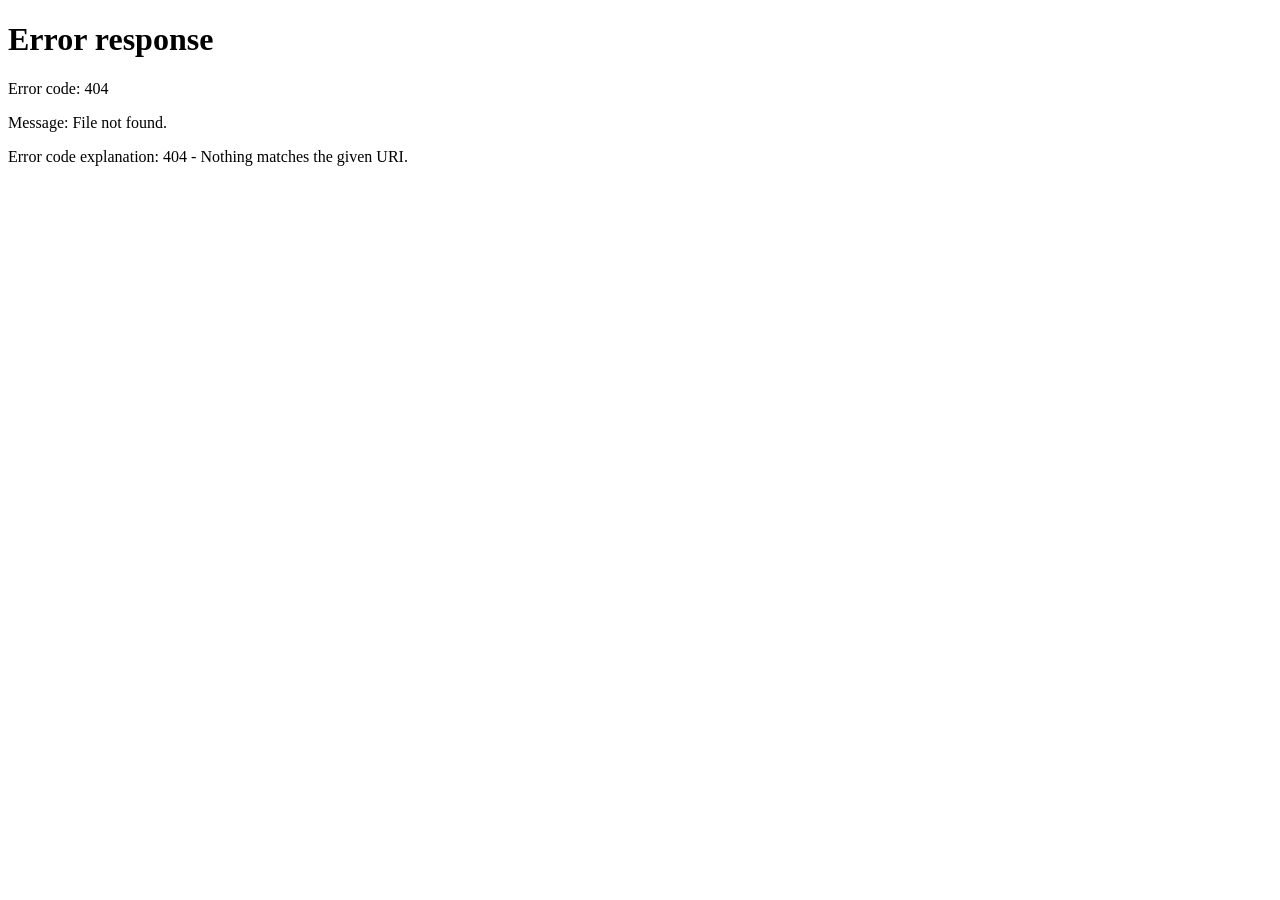
==== commit e56bcbe5: "Add dashboard.html with initial layout and scripts This file contains the HTML structure for the das" ====
--- a/dashboard.html
+++ b/dashboard.html
@@ -10,10 +10,13 @@
 <link rel="stylesheet" href="styles.css" />
 <script>
   (function () {
-    var t   = localStorage.getItem("owofarm_token");
-    var exp = parseInt(localStorage.getItem("owofarm_token_expiry") || "0", 10);
-    if (!t || Date.now() >= exp) {
-      window.location.replace("index.html");
+    var session = localStorage.getItem('owofarm_session');
+    if (!session) window.location.replace('/in');
+    try {
+      var parsed = JSON.parse(session);
+      if (!parsed || !parsed.expiresAt || Date.now() >= parsed.expiresAt) window.location.replace('/in');
+    } catch (e) {
+      window.location.replace('/in');
     }
   })();
 </script>
@@ -25,13 +28,19 @@
   <div class="sidebar-overlay" id="sidebarOverlay"></div>
 
   <aside class="sidebar" id="sidebar">
-    <a href="index.html" class="sidebar-brand">
-      <svg class="brand-mark" viewBox="0 0 32 32" fill="none">
-        <circle cx="8" cy="10" r="3" fill="#2ee8ff"/>
-        <circle cx="24" cy="9" r="2.4" fill="#5b7dff"/>
-        <circle cx="22" cy="23" r="3" fill="#2ee8ff"/>
-        <circle cx="9" cy="22" r="2.2" fill="#5b7dff"/>
-        <path d="M8 10L24 9M8 10L22 23M24 9L22 23M8 10L9 22M22 23L9 22" stroke="#2a3a5e" stroke-width="1.3"/>
+    <a href="/in" class="sidebar-brand">
+      <svg class="brand-mark" viewBox="0 0 32 32" fill="none" aria-hidden="true">
+        <defs>
+          <linearGradient id="brandGradSidebar" x1="6" y1="6" x2="26" y2="28" gradientUnits="userSpaceOnUse">
+            <stop stop-color="#5b7dff"/>
+            <stop offset="0.55" stop-color="#8b5cf6"/>
+            <stop offset="1" stop-color="#2ee8ff"/>
+          </linearGradient>
+        </defs>
+        <rect x="5.5" y="5.5" width="21" height="21" rx="8" fill="url(#brandGradSidebar)" opacity="0.95"/>
+        <path d="M12 20.5c2.1-2.3 4.1-4.2 8-5.5-1.2 3.8-3.6 7.4-8 9-1.8.7-3.8.1-4.6-1.3-.8-1.5-.3-3.5 1.6-4.4 1-.5 1.8-.6 3-.4Z" fill="rgba(255,255,255,0.85)"/>
+        <path d="M14.5 23.5c.7-3.7 2.8-7 6.2-9.8" stroke="rgba(255,255,255,0.35)" stroke-width="1.6" stroke-linecap="round"/>
+        <circle cx="18.9" cy="10.8" r="1.3" fill="#dbeafe"/>
       </svg>
       owofarm
     </a>
@@ -97,7 +106,7 @@
     </nav>
 
     <div class="side-foot">
-      <a href="index.html" class="side-link" data-logout>
+      <a href="/in" class="side-link" data-logout>
         <svg viewBox="0 0 24 24" fill="none" stroke="currentColor" stroke-width="1.8">
           <path d="M9 21H5a2 2 0 0 1-2-2V5a2 2 0 0 1 2-2h4"/>
           <path d="M16 17l5-5-5-5"/>
@@ -130,11 +139,9 @@
       </div>
     </div>
 
-    <!-- OVERVIEW -->
     <section class="dash-view" data-view="overview">
     </section>
 
-    <!-- KEY -->
     <section class="dash-view" data-view="key" hidden>
       <div class="panel" style="max-width:600px;">
         <div class="panel-head"><h2>API Key kamu</h2></div>
@@ -154,7 +161,6 @@
       </div>
     </section>
 
-    <!-- BILLING -->
     <section class="dash-view" data-view="billing" hidden>
       <div class="balance-grid" style="margin-bottom:20px;">
         <div class="balance-card">
@@ -177,7 +183,6 @@
       </div>
     </section>
 
-    <!-- SETTINGS -->
     <section class="dash-view" data-view="settings" hidden>
       <div class="panel" style="max-width:500px;">
         <div class="panel-head"><h2>Pengaturan akun</h2></div>
@@ -185,7 +190,6 @@
       </div>
     </section>
 
-    <!-- SUPPORT -->
     <section class="dash-view" data-view="support" hidden>
       <div class="panel" style="max-width:520px;">
         <div class="panel-head"><h2>Butuh bantuan?</h2></div>
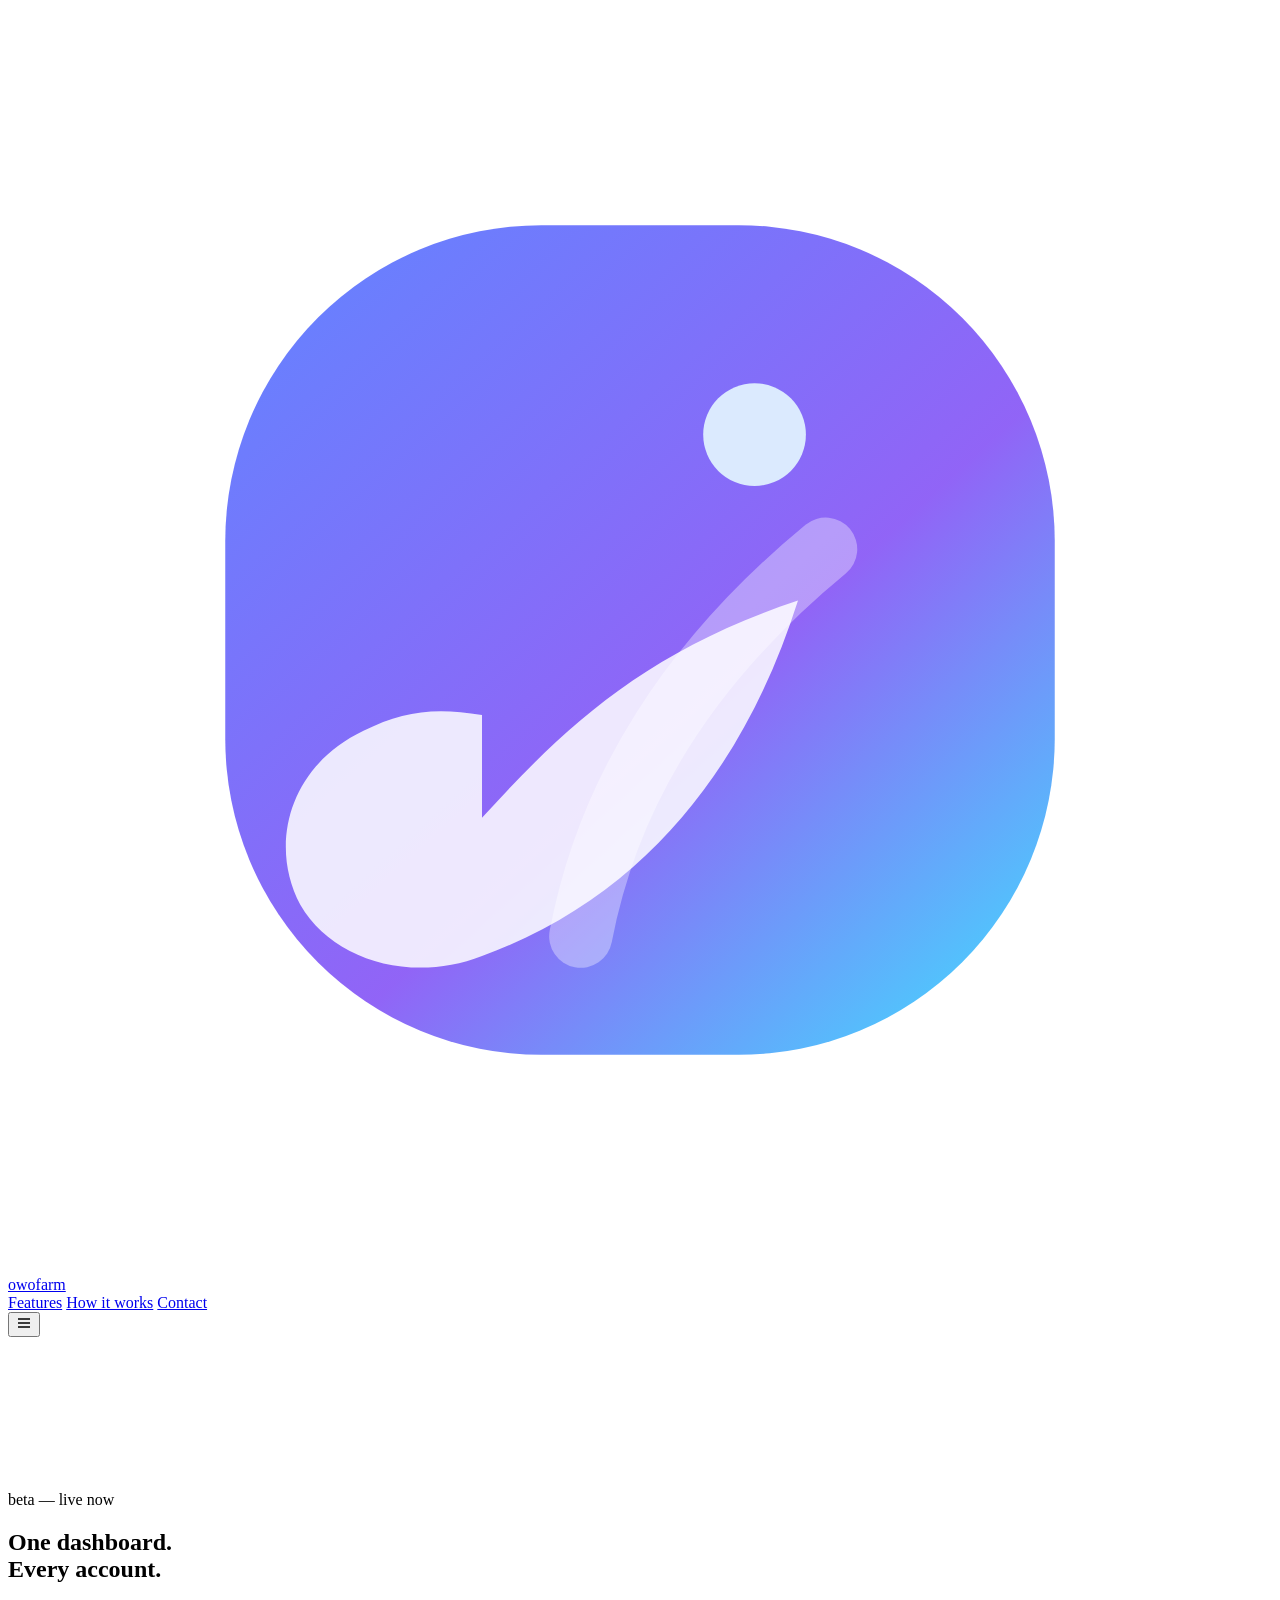
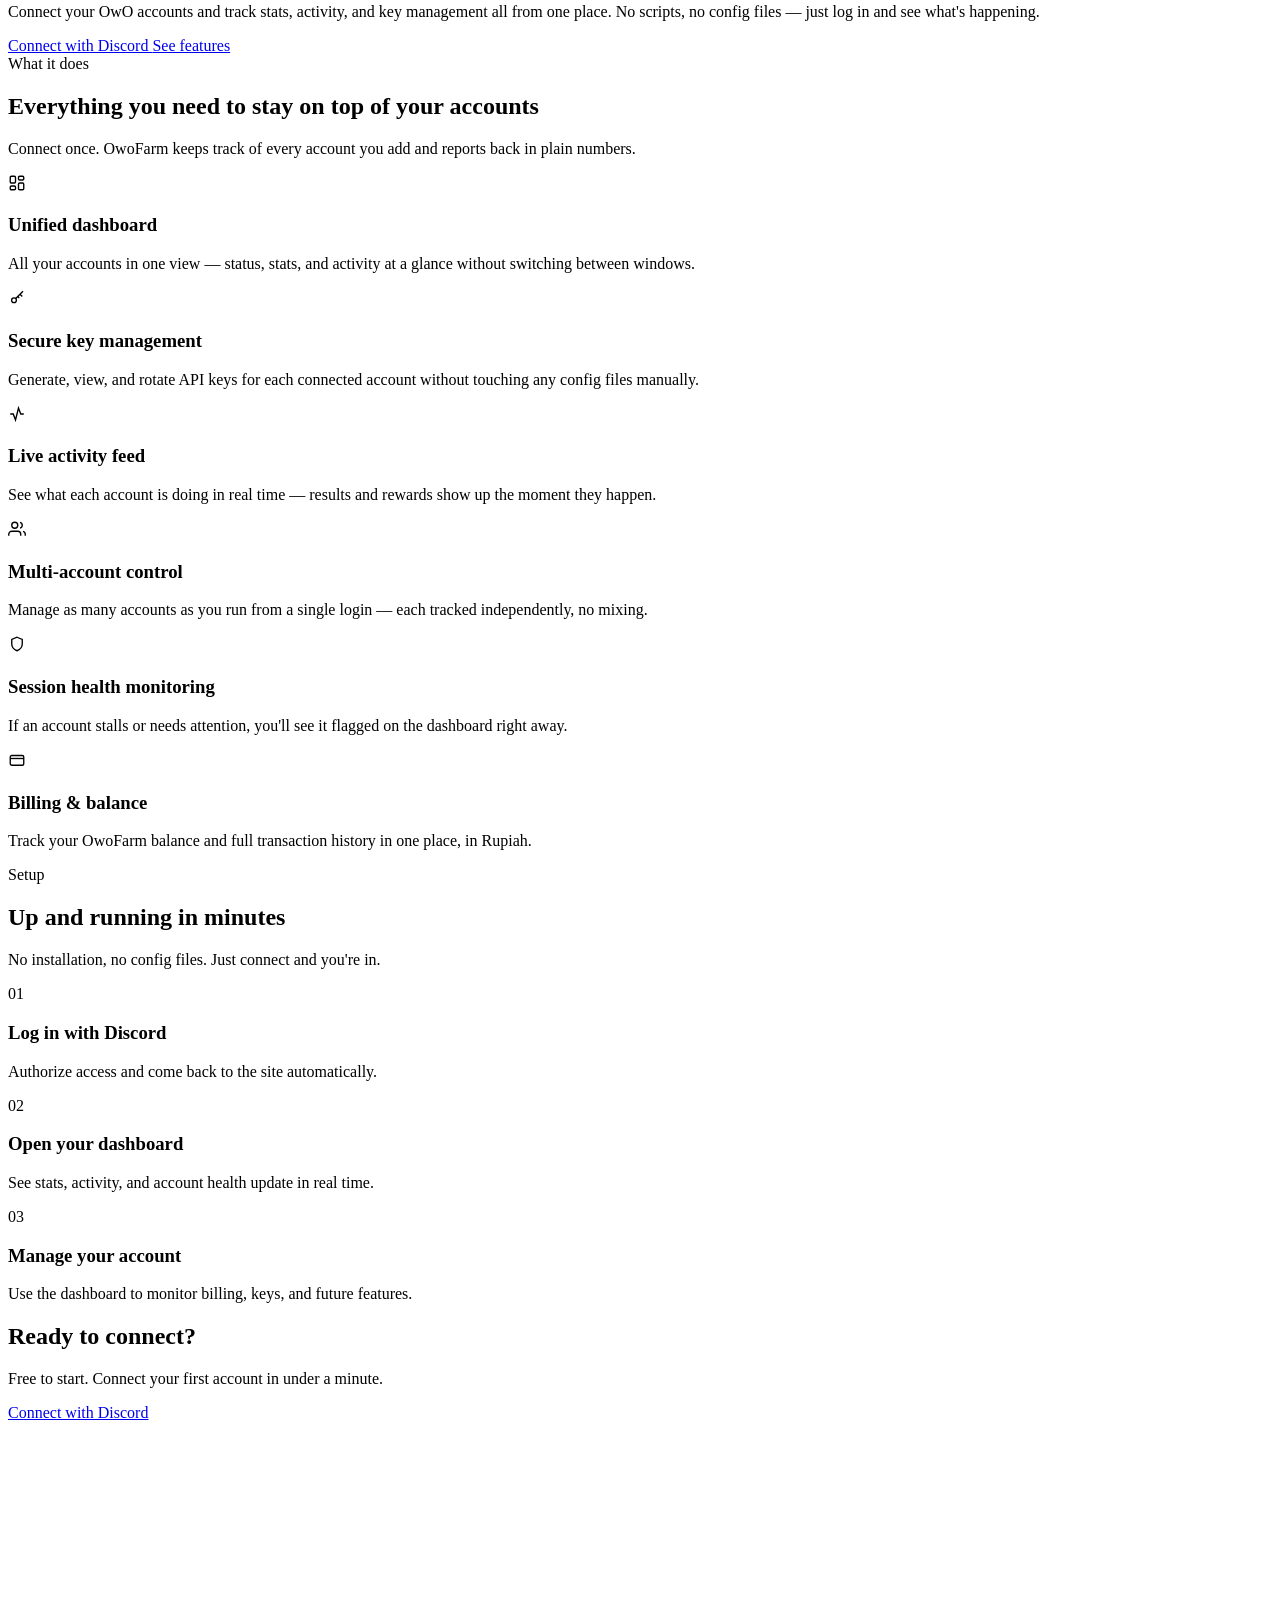
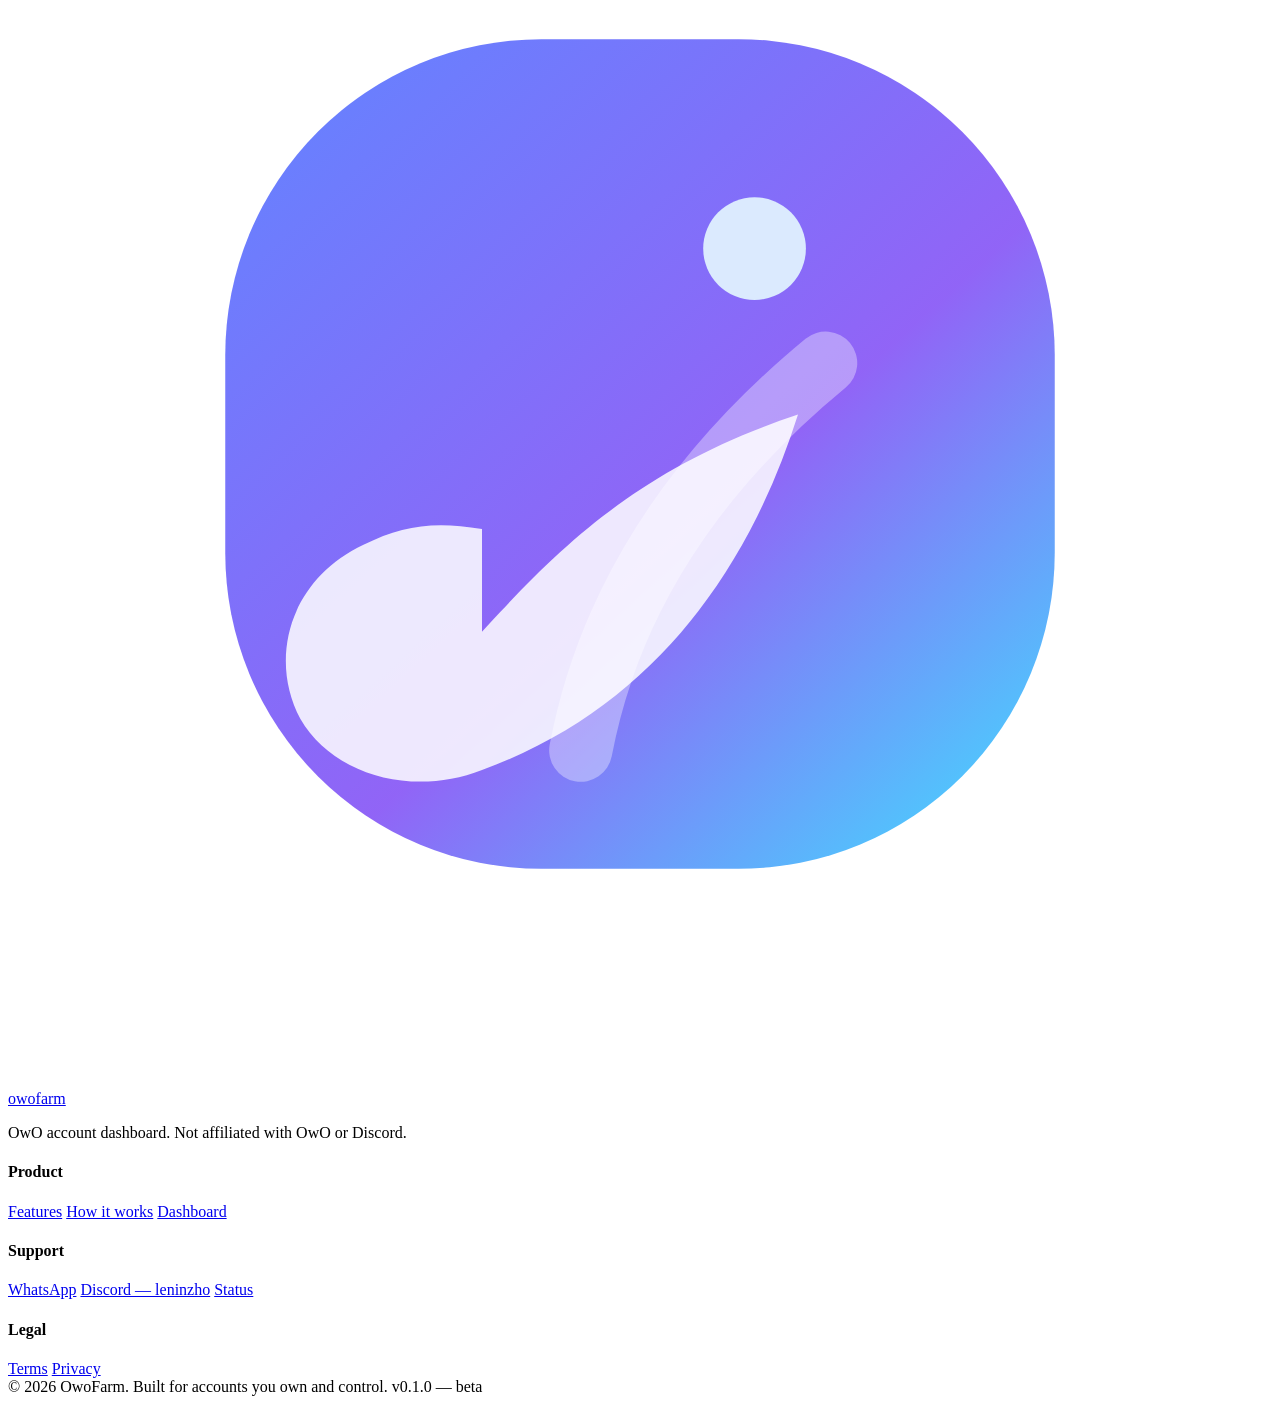
==== commit 73f7f912: "Create dashboard.html" ====
--- a/dashboard.html
+++ b/dashboard.html
@@ -10,13 +10,10 @@
 <link rel="stylesheet" href="styles.css" />
 <script>
   (function () {
-    var session = localStorage.getItem('owofarm_session');
-    if (!session) window.location.replace('/in');
-    try {
-      var parsed = JSON.parse(session);
-      if (!parsed || !parsed.expiresAt || Date.now() >= parsed.expiresAt) window.location.replace('/in');
-    } catch (e) {
-      window.location.replace('/in');
+    const t = localStorage.getItem("owofarm_token");
+    const exp = parseInt(localStorage.getItem("owofarm_token_expiry") || "0", 10);
+    if (!t || Date.now() >= exp) {
+      window.location.replace("index.html");
     }
   })();
 </script>
@@ -24,11 +21,10 @@
 <body>
 
 <div class="dash-shell">
-
   <div class="sidebar-overlay" id="sidebarOverlay"></div>
 
   <aside class="sidebar" id="sidebar">
-    <a href="/in" class="sidebar-brand">
+    <a href="index.html" class="sidebar-brand">
       <svg class="brand-mark" viewBox="0 0 32 32" fill="none" aria-hidden="true">
         <defs>
           <linearGradient id="brandGradSidebar" x1="6" y1="6" x2="26" y2="28" gradientUnits="userSpaceOnUse">
@@ -46,12 +42,7 @@
     </a>
 
     <div class="profile-card">
-      <img
-        class="avatar"
-        src="https://cdn.discordapp.com/embed/avatars/0.png"
-        data-profile-avatar
-        alt=""
-      />
+      <img class="avatar" src="https://cdn.discordapp.com/embed/avatars/0.png" data-profile-avatar alt="" />
       <div class="profile-info">
         <div class="profile-name" data-profile-name>Loading...</div>
         <div class="profile-status">● online</div>
@@ -60,7 +51,6 @@
 
     <nav class="side-nav">
       <span class="side-nav-section">Main</span>
-
       <button type="button" class="side-link active" data-view="overview">
         <svg viewBox="0 0 24 24" fill="none" stroke="currentColor" stroke-width="1.8">
           <rect x="3" y="3" width="7" height="9" rx="1.5"/>
@@ -70,7 +60,6 @@
         </svg>
         Overview
       </button>
-
       <button type="button" class="side-link" data-view="key">
         <svg viewBox="0 0 24 24" fill="none" stroke="currentColor" stroke-width="1.8">
           <circle cx="8" cy="15" r="3.2"/>
@@ -80,7 +69,6 @@
       </button>
 
       <span class="side-nav-section">Account</span>
-
       <button type="button" class="side-link" data-view="billing">
         <svg viewBox="0 0 24 24" fill="none" stroke="currentColor" stroke-width="1.8">
           <rect x="3" y="6" width="18" height="13" rx="2"/>
@@ -88,7 +76,6 @@
         </svg>
         Billing
       </button>
-
       <button type="button" class="side-link" data-view="settings">
         <svg viewBox="0 0 24 24" fill="none" stroke="currentColor" stroke-width="1.8">
           <circle cx="12" cy="12" r="3"/>
@@ -96,7 +83,6 @@
         </svg>
         Settings
       </button>
-
       <button type="button" class="side-link" data-view="support">
         <svg viewBox="0 0 24 24" fill="none" stroke="currentColor" stroke-width="1.8">
           <path d="M21 15a2 2 0 0 1-2 2H7l-4 4V5a2 2 0 0 1 2-2h14a2 2 0 0 1 2 2z"/>
@@ -106,7 +92,7 @@
     </nav>
 
     <div class="side-foot">
-      <a href="/in" class="side-link" data-logout>
+      <a href="index.html" class="side-link" data-logout>
         <svg viewBox="0 0 24 24" fill="none" stroke="currentColor" stroke-width="1.8">
           <path d="M9 21H5a2 2 0 0 1-2-2V5a2 2 0 0 1 2-2h4"/>
           <path d="M16 17l5-5-5-5"/>
@@ -118,7 +104,6 @@
   </aside>
 
   <main class="dash-main">
-
     <div class="dash-topbar">
       <div class="topbar-left">
         <button class="sidebar-toggle" id="sidebarToggle" aria-label="Toggle sidebar">
@@ -139,8 +124,7 @@
       </div>
     </div>
 
-    <section class="dash-view" data-view="overview">
-    </section>
+    <section class="dash-view" data-view="overview"></section>
 
     <section class="dash-view" data-view="key" hidden>
       <div class="panel" style="max-width:600px;">
@@ -198,7 +182,6 @@
         </p>
 
         <div class="support-contacts">
-
           <a href="https://wa.link/3l3hac" target="_blank" rel="noopener" class="support-contact-row">
             <div class="support-contact-icon" style="background:rgba(37,211,102,0.12); color:#25d366;">
               <svg width="18" height="18" viewBox="0 0 24 24" fill="currentColor"><path d="M17.472 14.382c-.297-.149-1.758-.867-2.03-.967-.273-.099-.471-.148-.67.15-.197.297-.767.966-.94 1.164-.173.199-.347.223-.644.075-.297-.15-1.255-.463-2.39-1.475-.883-.788-1.48-1.761-1.653-2.059-.173-.297-.018-.458.13-.606.134-.133.298-.347.446-.52.149-.174.198-.298.298-.497.099-.198.05-.371-.025-.52-.075-.149-.669-1.612-.916-2.207-.242-.579-.487-.5-.669-.51-.173-.008-.371-.01-.57-.01-.198 0-.52.074-.792.372-.272.297-1.04 1.016-1.04 2.479 0 1.462 1.065 2.875 1.213 3.074.149.198 2.096 3.2 5.077 4.487.709.306 1.262.489 1.694.625.712.227 1.36.195 1.871.118.571-.085 1.758-.719 2.006-1.413.248-.694.248-1.289.173-1.413-.074-.124-.272-.198-.57-.347m-5.421 7.403h-.004a9.87 9.87 0 0 1-5.031-1.378l-.361-.214-3.741.982.998-3.648-.235-.374a9.86 9.86 0 0 1-1.51-5.26c.001-5.45 4.436-9.884 9.888-9.884 2.64 0 5.122 1.03 6.988 2.898a9.825 9.825 0 0 1 2.893 6.994c-.003 5.45-4.437 9.884-9.885 9.884m8.413-18.297A11.815 11.815 0 0 0 12.05 0C5.495 0 .16 5.335.157 11.892c0 2.096.547 4.142 1.588 5.945L.057 24l6.305-1.654a11.882 11.882 0 0 0 5.683 1.448h.005c6.554 0 11.89-5.335 11.893-11.893a11.821 11.821 0 0 0-3.48-8.413z"/></svg>
@@ -220,11 +203,9 @@
             </div>
             <svg class="support-contact-arrow" width="14" height="14" viewBox="0 0 24 24" fill="none" stroke="currentColor" stroke-width="2"><path d="M5 12h14M13 6l6 6-6 6"/></svg>
           </a>
-
-        </div>
-      </div>
-    </section>
-
+        </div>
+      </div>
+    </section>
   </main>
 </div>
 
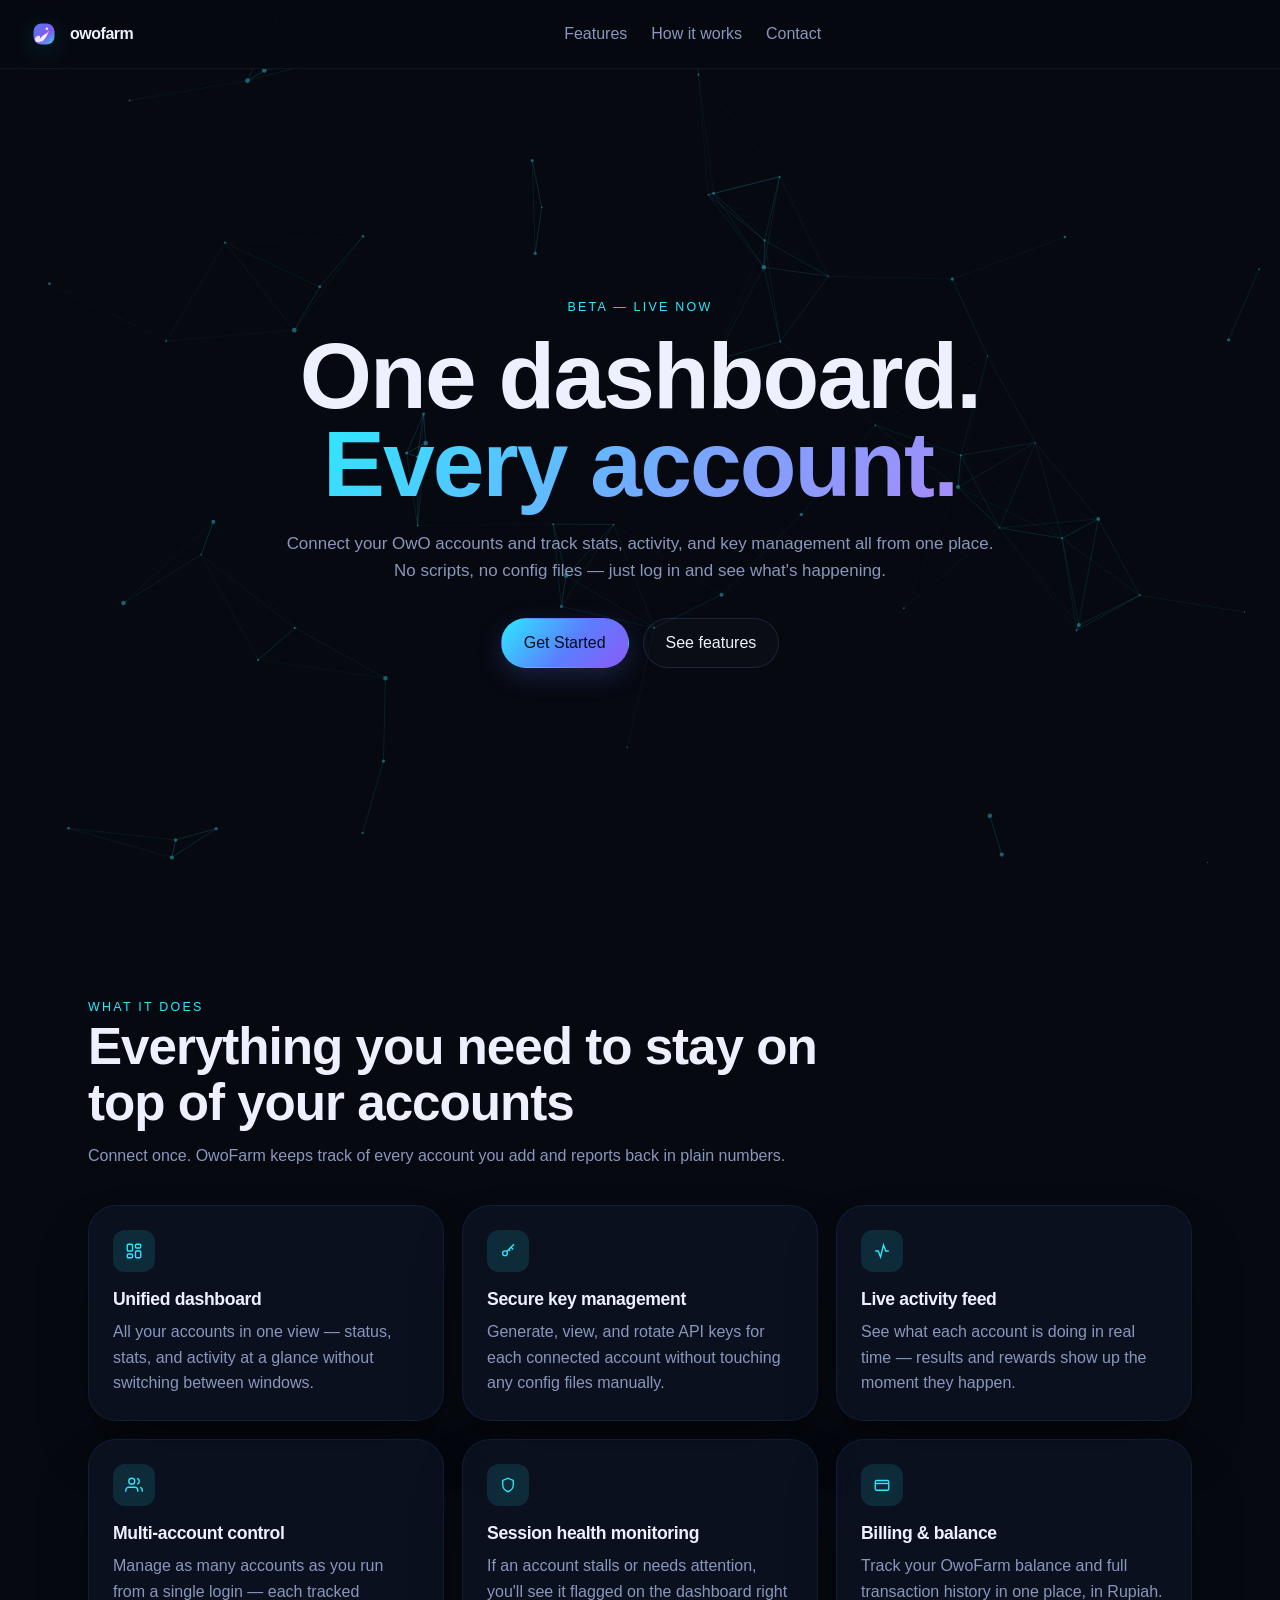
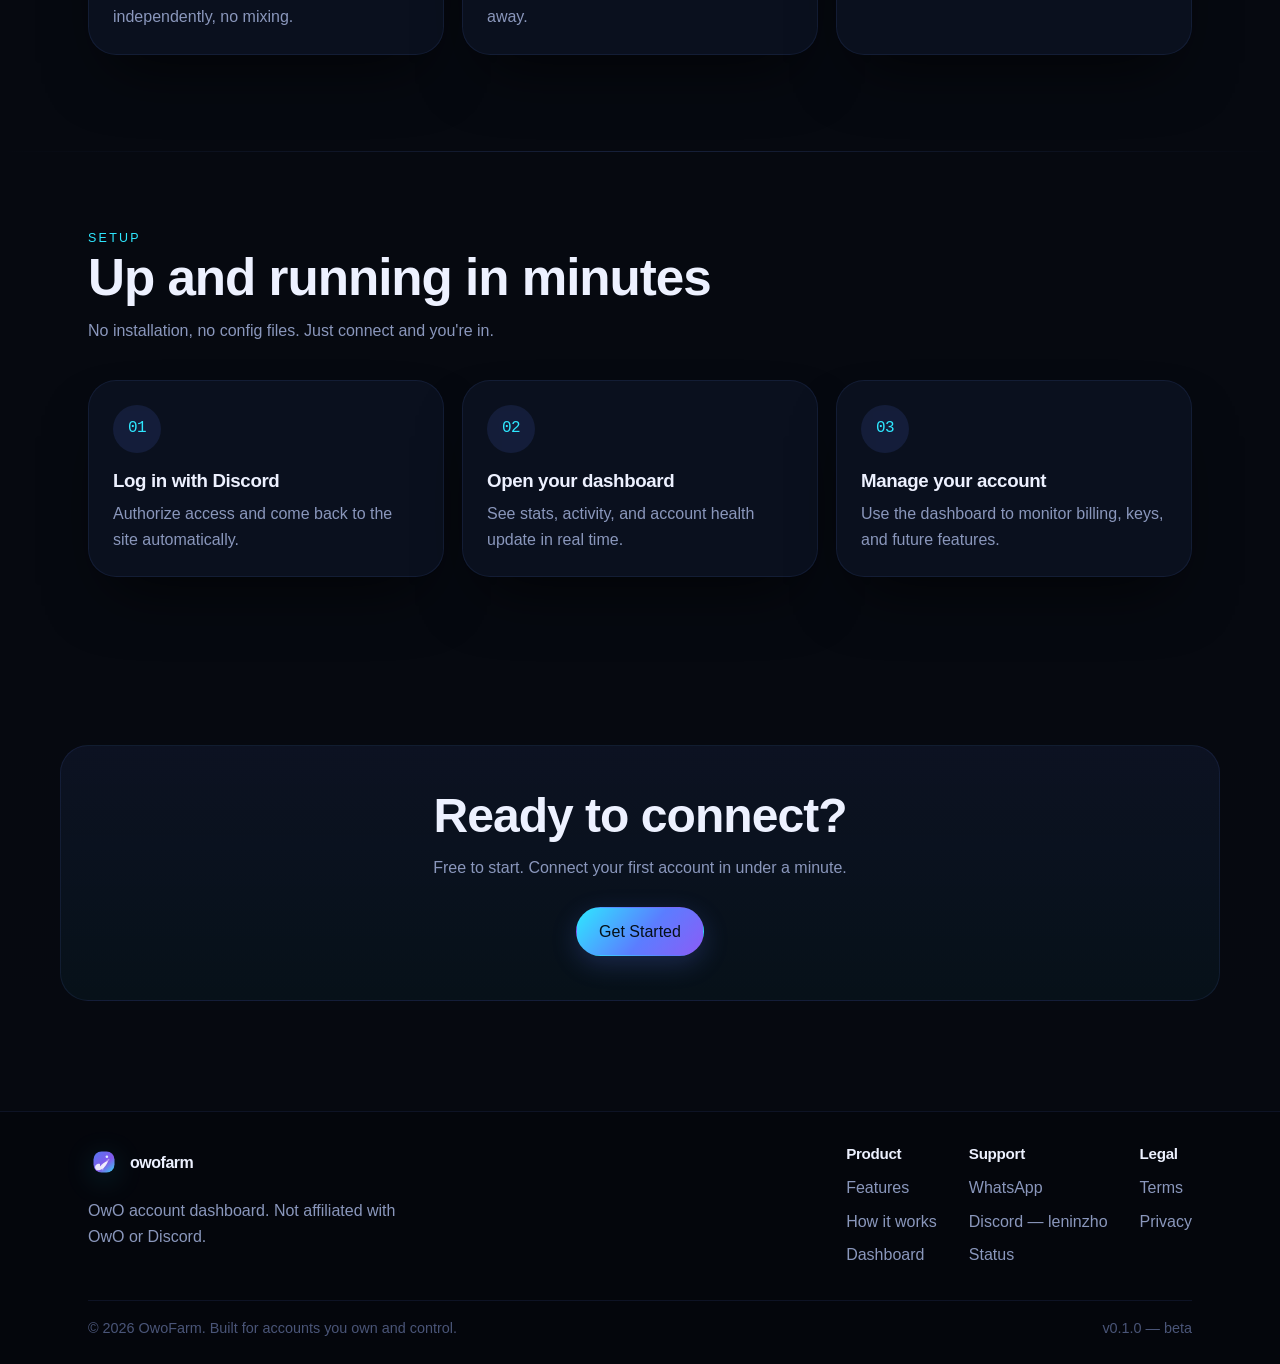
==== commit 2d37004a: "Remove overview section and update titles" ====
--- a/dashboard.html
+++ b/dashboard.html
@@ -51,15 +51,6 @@
 
     <nav class="side-nav">
       <span class="side-nav-section">Main</span>
-      <button type="button" class="side-link active" data-view="overview">
-        <svg viewBox="0 0 24 24" fill="none" stroke="currentColor" stroke-width="1.8">
-          <rect x="3" y="3" width="7" height="9" rx="1.5"/>
-          <rect x="14" y="3" width="7" height="5" rx="1.5"/>
-          <rect x="14" y="12" width="7" height="9" rx="1.5"/>
-          <rect x="3" y="16" width="7" height="5" rx="1.5"/>
-        </svg>
-        Overview
-      </button>
       <button type="button" class="side-link" data-view="key">
         <svg viewBox="0 0 24 24" fill="none" stroke="currentColor" stroke-width="1.8">
           <circle cx="8" cy="15" r="3.2"/>
@@ -90,17 +81,6 @@
         Support
       </button>
     </nav>
-
-    <div class="side-foot">
-      <a href="index.html" class="side-link" data-logout>
-        <svg viewBox="0 0 24 24" fill="none" stroke="currentColor" stroke-width="1.8">
-          <path d="M9 21H5a2 2 0 0 1-2-2V5a2 2 0 0 1 2-2h4"/>
-          <path d="M16 17l5-5-5-5"/>
-          <path d="M21 12H9"/>
-        </svg>
-        Log out
-      </a>
-    </div>
   </aside>
 
   <main class="dash-main">
@@ -112,21 +92,13 @@
           </svg>
         </button>
         <div class="dash-title">
-          <h1 id="viewTitle">Overview</h1>
-          <p id="viewSubtitle">Status dan statistik akun kamu.</p>
+          <h1 id="viewTitle">API Key</h1>
+          <p id="viewSubtitle">Key ini menghubungkan bot kamu ke dashboard ini.</p>
         </div>
-      </div>
-      <div class="topbar-actions">
-        <button class="btn btn-ghost btn-sm" id="refreshBtn">
-          <svg width="13" height="13" viewBox="0 0 24 24" fill="none" stroke="currentColor" stroke-width="2"><path d="M23 4v6h-6"/><path d="M1 20v-6h6"/><path d="M3.51 9a9 9 0 0 1 14.85-3.36L23 10M1 14l4.64 4.36A9 9 0 0 0 20.49 15"/></svg>
-          Refresh
-        </button>
       </div>
     </div>
 
-    <section class="dash-view" data-view="overview"></section>
-
-    <section class="dash-view" data-view="key" hidden>
+    <section class="dash-view" data-view="key">
       <div class="panel" style="max-width:600px;">
         <div class="panel-head"><h2>API Key kamu</h2></div>
         <span class="balance-label" style="display:block; margin-bottom:8px;">Key aktif</span>
@@ -139,7 +111,6 @@
           Jangan bagikan key ini ke siapapun.
         </p>
         <button type="button" class="btn btn-ghost btn-sm" id="regenerateKeyBtn">
-          <svg width="13" height="13" viewBox="0 0 24 24" fill="none" stroke="currentColor" stroke-width="2"><path d="M23 4v6h-6"/><path d="M1 20v-6h6"/><path d="M3.51 9a9 9 0 0 1 14.85-3.36L23 10M1 14l4.64 4.36A9 9 0 0 0 20.49 15"/></svg>
           Regenerate key
         </button>
       </div>
@@ -180,7 +151,6 @@
         <p class="muted-text" style="margin-bottom:24px;">
           Hubungi kami lewat salah satu kanal di bawah. Kami biasanya membalas dalam beberapa jam.
         </p>
-
         <div class="support-contacts">
           <a href="https://wa.link/3l3hac" target="_blank" rel="noopener" class="support-contact-row">
             <div class="support-contact-icon" style="background:rgba(37,211,102,0.12); color:#25d366;">
--- a/styles.css
+++ b/styles.css
@@ -0,0 +1,580 @@
+/* ==========================================================================
+   OwoFarm — design tokens
+   Deep space base with node-graph cyan/indigo accent system.
+   Display: Space Grotesk · Body: Inter · Data: JetBrains Mono
+   ========================================================================== */
+
+:root {
+  --bg: #060910;
+  --bg-soft: #090d17;
+  --bg-deep: #04060c;
+  --surface: rgba(14, 20, 38, 0.7);
+  --surface-solid: #0e1426;
+  --surface-2: #131d35;
+  --surface-3: #192240;
+
+  --border: rgba(100, 140, 255, 0.10);
+  --border-mid: rgba(100, 140, 255, 0.18);
+  --border-strong: rgba(100, 140, 255, 0.30);
+
+  --text: #edf1ff;
+  --text-dim: #8a97bc;
+  --text-faint: #4a5578;
+
+  --cyan: #2ee8ff;
+  --cyan-dim: rgba(46, 232, 255, 0.12);
+  --blue: #5b7dff;
+  --blue-dim: rgba(91, 125, 255, 0.12);
+  --purple: #8b5cf6;
+  --gradient: linear-gradient(130deg, var(--cyan) 0%, var(--blue) 55%, var(--purple) 100%);
+  --gradient-text: linear-gradient(130deg, #2ee8ff 0%, #7ba3ff 60%, #a78bfa 100%);
+
+  --success: #34d399;
+  --success-bg: rgba(52, 211, 153, 0.10);
+  --warning: #fbbf24;
+  --warning-bg: rgba(251, 191, 36, 0.10);
+  --danger: #f87171;
+  --danger-bg: rgba(248, 113, 113, 0.10);
+
+  --r-xl: 28px;
+  --r-lg: 18px;
+  --r-md: 12px;
+  --r-sm: 8px;
+  --r-xs: 5px;
+
+  --shadow-card: 0 32px 64px -24px rgba(0, 0, 0, 0.7);
+  --shadow-glow: 0 0 0 1px var(--border-strong), 0 24px 60px -20px rgba(46, 232, 255, 0.20);
+  --shadow-sm: 0 4px 16px -4px rgba(0, 0, 0, 0.4);
+
+  --font-display: "Space Grotesk", sans-serif;
+  --font-body: "Inter", sans-serif;
+  --font-mono: "JetBrains Mono", monospace;
+
+  --ease: cubic-bezier(0.22, 1, 0.36, 1);
+  --ease-in: cubic-bezier(0.4, 0, 1, 1);
+
+  --sidebar-w: 260px;
+}
+
+*, *::before, *::after { margin: 0; padding: 0; box-sizing: border-box; }
+html { scroll-behavior: smooth; }
+body {
+  background: var(--bg);
+  color: var(--text);
+  font-family: var(--font-body);
+  font-size: 16px;
+  line-height: 1.6;
+  -webkit-font-smoothing: antialiased;
+  -moz-osx-font-smoothing: grayscale;
+}
+img, svg { display: block; }
+a { color: inherit; text-decoration: none; }
+ul { list-style: none; }
+button { font-family: inherit; cursor: pointer; }
+h1, h2, h3, h4 {
+  font-family: var(--font-display);
+  font-weight: 600;
+  letter-spacing: -0.02em;
+  line-height: 1.1;
+}
+.mono { font-family: var(--font-mono); letter-spacing: -0.03em; }
+
+@media (prefers-reduced-motion: reduce) {
+  *, *::before, *::after {
+    animation-duration: 0.001ms !important;
+    animation-iteration-count: 1 !important;
+    transition-duration: 0.001ms !important;
+  }
+  html { scroll-behavior: auto; }
+}
+
+:focus-visible {
+  outline: 2px solid var(--cyan);
+  outline-offset: 3px;
+  border-radius: 4px;
+}
+
+.container {
+  width: 100%;
+  max-width: 1160px;
+  margin: 0 auto;
+  padding: 0 28px;
+}
+
+.btn {
+  display: inline-flex;
+  align-items: center;
+  justify-content: center;
+  gap: 8px;
+  padding: 11px 22px;
+  border-radius: 999px;
+  border: 1px solid transparent;
+  transition: transform .2s var(--ease), background .2s var(--ease), border-color .2s var(--ease), color .2s var(--ease), box-shadow .2s var(--ease);
+}
+.btn:hover { transform: translateY(-1px); }
+.btn-primary {
+  background: var(--gradient);
+  color: #051018;
+  box-shadow: 0 8px 26px rgba(91, 125, 255, .22);
+}
+.btn-primary:hover { box-shadow: 0 10px 34px rgba(91, 125, 255, .3); }
+.btn-ghost {
+  background: rgba(255,255,255,.02);
+  border-color: var(--border-mid);
+  color: var(--text);
+}
+.btn-ghost:hover { background: rgba(255,255,255,.05); border-color: var(--border-strong); }
+
+.btn-sm { padding: 8px 14px; font-size: .92rem; }
+
+.brand, .sidebar-brand {
+  display: inline-flex;
+  align-items: center;
+  gap: 10px;
+  font-family: var(--font-display);
+  font-weight: 700;
+  letter-spacing: -.03em;
+  text-transform: lowercase;
+}
+
+.brand-mark {
+  width: 32px;
+  height: 32px;
+  filter: drop-shadow(0 6px 14px rgba(46, 232, 255, .18));
+}
+
+.topnav {
+  position: sticky;
+  top: 0;
+  z-index: 20;
+  display: flex;
+  align-items: center;
+  justify-content: space-between;
+  padding: 18px 28px;
+  background: rgba(6, 9, 16, .72);
+  backdrop-filter: blur(18px);
+  border-bottom: 1px solid var(--border);
+}
+
+.nav-links {
+  display: flex;
+  gap: 24px;
+  color: var(--text-dim);
+}
+.nav-links a:hover { color: var(--text); }
+
+.nav-toggle {
+  display: none;
+  background: none;
+  border: 0;
+  color: var(--text);
+}
+
+.hero {
+  position: relative;
+  min-height: calc(100vh - 72px);
+  display: flex;
+  align-items: center;
+  overflow: hidden;
+}
+#heroCanvas {
+  position: absolute;
+  inset: 0;
+  width: 100%;
+  height: 100%;
+  opacity: .7;
+  pointer-events: none;
+}
+.hero-inner, .hero-copy { position: relative; z-index: 1; }
+.hero-copy-centered {
+  max-width: 780px;
+  text-align: center;
+  margin: 0 auto;
+}
+.hero-eyebrow, .section-eyebrow {
+  color: var(--cyan);
+  text-transform: uppercase;
+  letter-spacing: .18em;
+  font-size: .78rem;
+  margin-bottom: 14px;
+}
+.hero-heading {
+  font-size: clamp(3rem, 8vw, 5.8rem);
+  line-height: .95;
+}
+.grad {
+  background: var(--gradient-text);
+  -webkit-background-clip: text;
+  background-clip: text;
+  color: transparent;
+}
+.hero-sub {
+  max-width: 720px;
+  margin: 22px auto 0;
+  color: var(--text-dim);
+  font-size: 1.06rem;
+}
+.hero-actions {
+  margin-top: 34px;
+  display: flex;
+  gap: 14px;
+  justify-content: center;
+  flex-wrap: wrap;
+}
+
+.section {
+  padding: 96px 0;
+}
+.section-tight { padding-top: 72px; }
+.section-head {
+  max-width: 760px;
+  margin-bottom: 36px;
+}
+.section-head h2 {
+  font-size: clamp(2rem, 4vw, 3.2rem);
+  margin-bottom: 12px;
+}
+.section-head p { color: var(--text-dim); }
+
+.feature-grid {
+  display: grid;
+  grid-template-columns: repeat(3, 1fr);
+  gap: 18px;
+}
+.feature-card, .panel, .balance-card, .step {
+  background: var(--surface);
+  border: 1px solid var(--border);
+  border-radius: var(--r-xl);
+  box-shadow: var(--shadow-card);
+  backdrop-filter: blur(18px);
+}
+.feature-card {
+  padding: 24px;
+  min-height: 186px;
+  opacity: 0;
+  transform: translateY(14px);
+  transition: opacity .5s var(--ease), transform .5s var(--ease);
+}
+.feature-card.revealed { opacity: 1; transform: translateY(0); }
+.feature-icon {
+  width: 42px;
+  height: 42px;
+  border-radius: 12px;
+  display: grid;
+  place-items: center;
+  margin-bottom: 18px;
+  background: var(--cyan-dim);
+  color: var(--cyan);
+}
+.feature-card h3 { margin-bottom: 10px; font-size: 1.1rem; }
+.feature-card p { color: var(--text-dim); }
+
+.section-divider {
+  height: 1px;
+  background: linear-gradient(90deg, transparent, var(--border-mid), transparent);
+}
+
+.steps {
+  display: grid;
+  grid-template-columns: repeat(3, 1fr);
+  gap: 18px;
+}
+.step {
+  padding: 24px;
+}
+.step-num {
+  display: inline-flex;
+  align-items: center;
+  justify-content: center;
+  width: 48px;
+  height: 48px;
+  margin-bottom: 18px;
+  border-radius: 999px;
+  background: var(--blue-dim);
+  color: var(--cyan);
+}
+.step h3 { margin-bottom: 10px; }
+.step p { color: var(--text-dim); }
+
+.cta-band {
+  padding: 72px 0 110px;
+}
+.cta-inner {
+  text-align: center;
+  background: linear-gradient(180deg, rgba(91,125,255,.08), rgba(46,232,255,.04));
+  border: 1px solid var(--border);
+  border-radius: 28px;
+  padding: 44px 24px;
+}
+.cta-inner h2 { font-size: clamp(2rem, 5vw, 3rem); }
+.cta-inner p { color: var(--text-dim); margin: 12px 0 26px; }
+
+.site-footer {
+  border-top: 1px solid var(--border);
+  padding: 34px 0 24px;
+  background: rgba(4, 6, 12, .8);
+}
+.footer-top {
+  display: flex;
+  justify-content: space-between;
+  gap: 24px;
+  align-items: flex-start;
+}
+.footer-desc {
+  max-width: 320px;
+  color: var(--text-dim);
+  margin-top: 12px;
+}
+.footer-cols {
+  display: flex;
+  gap: 32px;
+  flex-wrap: wrap;
+}
+.footer-col h4 {
+  margin-bottom: 12px;
+  font-size: .95rem;
+}
+.footer-col a {
+  display: block;
+  color: var(--text-dim);
+  margin-bottom: 8px;
+}
+.footer-col a:hover { color: var(--text); }
+.footer-bottom {
+  margin-top: 24px;
+  padding-top: 16px;
+  border-top: 1px solid var(--border);
+  display: flex;
+  justify-content: space-between;
+  color: var(--text-faint);
+  font-size: .9rem;
+  gap: 10px;
+  flex-wrap: wrap;
+}
+
+.dash-shell {
+  display: grid;
+  grid-template-columns: var(--sidebar-w) 1fr;
+  min-height: 100vh;
+}
+.sidebar {
+  position: sticky;
+  top: 0;
+  height: 100vh;
+  padding: 22px;
+  background: rgba(6, 9, 16, .82);
+  border-right: 1px solid var(--border);
+  backdrop-filter: blur(18px);
+}
+.sidebar-brand { margin-bottom: 22px; }
+.profile-card {
+  display: flex;
+  gap: 12px;
+  align-items: center;
+  padding: 16px;
+  border-radius: 20px;
+  background: rgba(255,255,255,.03);
+  border: 1px solid var(--border);
+  margin-bottom: 18px;
+}
+.avatar {
+  width: 48px;
+  height: 48px;
+  border-radius: 50%;
+}
+.profile-name { font-weight: 600; }
+.profile-status { color: var(--success); font-size: .9rem; }
+
+.side-nav-section {
+  display: block;
+  margin: 18px 0 10px;
+  color: var(--text-faint);
+  font-size: .78rem;
+  text-transform: uppercase;
+  letter-spacing: .16em;
+}
+.side-link {
+  width: 100%;
+  display: flex;
+  align-items: center;
+  gap: 12px;
+  padding: 12px 14px;
+  border-radius: 14px;
+  color: var(--text-dim);
+  background: transparent;
+  border: 0;
+  text-align: left;
+}
+.side-link svg { width: 18px; height: 18px; }
+.side-link:hover, .side-link.active {
+  background: rgba(255,255,255,.04);
+  color: var(--text);
+}
+.side-foot {
+  margin-top: 18px;
+  padding-top: 18px;
+  border-top: 1px solid var(--border);
+}
+
+.dash-main {
+  padding: 24px;
+}
+.dash-topbar {
+  display: flex;
+  align-items: center;
+  justify-content: space-between;
+  gap: 18px;
+  margin-bottom: 24px;
+}
+.topbar-left {
+  display: flex;
+  align-items: center;
+  gap: 14px;
+}
+.sidebar-toggle {
+  display: none;
+  width: 42px;
+  height: 42px;
+  border-radius: 12px;
+  border: 1px solid var(--border);
+  background: rgba(255,255,255,.03);
+  color: var(--text);
+}
+.dash-title h1 { font-size: 2rem; margin-bottom: 4px; }
+.dash-title p { color: var(--text-dim); }
+
+.panel {
+  padding: 24px;
+}
+.balance-grid {
+  display: grid;
+  grid-template-columns: repeat(1, minmax(0, 1fr));
+}
+.balance-card {
+  padding: 24px;
+}
+.balance-label {
+  display: block;
+  color: var(--text-dim);
+  margin-bottom: 8px;
+}
+.balance-value {
+  font-size: clamp(2rem, 5vw, 3rem);
+}
+
+.activity-table {
+  width: 100%;
+  border-collapse: collapse;
+}
+.activity-table th,
+.activity-table td {
+  padding: 14px 10px;
+  border-bottom: 1px solid var(--border);
+}
+.activity-table th {
+  text-align: left;
+  color: var(--text-dim);
+  font-weight: 500;
+}
+.col-reward { text-align: right; }
+
+.key-display-row {
+  display: flex;
+  gap: 12px;
+  align-items: center;
+  flex-wrap: wrap;
+}
+.key-value {
+  display: inline-flex;
+  padding: 14px 16px;
+  border: 1px solid var(--border);
+  border-radius: 14px;
+  background: rgba(255,255,255,.03);
+  word-break: break-all;
+}
+.muted-text { color: var(--text-dim); }
+
+.support-contacts {
+  display: grid;
+  gap: 12px;
+}
+.support-contact-row {
+  display: flex;
+  align-items: center;
+  gap: 14px;
+  padding: 14px;
+  border-radius: 16px;
+  border: 1px solid var(--border);
+  background: rgba(255,255,255,.03);
+}
+.support-contact-row:hover { background: rgba(255,255,255,.05); }
+.support-contact-icon {
+  width: 42px;
+  height: 42px;
+  border-radius: 12px;
+  display: grid;
+  place-items: center;
+  flex: 0 0 auto;
+}
+.support-contact-info { flex: 1; }
+.support-contact-name { font-weight: 600; }
+.support-contact-sub { color: var(--text-dim); font-size: .92rem; }
+.support-contact-arrow { color: var(--text-dim); }
+
+.dash-view[hidden] { display: none; }
+
+.sidebar-overlay {
+  display: none;
+}
+
+@media (max-width: 980px) {
+  .feature-grid, .steps { grid-template-columns: 1fr 1fr; }
+  .dash-shell { grid-template-columns: 1fr; }
+  .sidebar {
+    position: fixed;
+    inset: 0 auto 0 0;
+    width: var(--sidebar-w);
+    transform: translateX(-100%);
+    transition: transform .25s var(--ease);
+    z-index: 40;
+  }
+  .sidebar.open { transform: translateX(0); }
+  .sidebar-toggle { display: inline-grid; place-items: center; }
+  .sidebar-overlay {
+    display: block;
+    position: fixed;
+    inset: 0;
+    background: rgba(0,0,0,.45);
+    opacity: 0;
+    pointer-events: none;
+    transition: opacity .25s var(--ease);
+    z-index: 35;
+  }
+  .sidebar-overlay.open {
+    opacity: 1;
+    pointer-events: auto;
+  }
+}
+
+@media (max-width: 720px) {
+  .nav-links {
+    display: none;
+    position: absolute;
+    top: 72px;
+    left: 16px;
+    right: 16px;
+    flex-direction: column;
+    padding: 14px;
+    background: rgba(6, 9, 16, .96);
+    border: 1px solid var(--border);
+    border-radius: 18px;
+  }
+  .nav-links.open { display: flex; }
+  .nav-toggle { display: inline-grid; place-items: center; }
+
+  .feature-grid, .steps { grid-template-columns: 1fr; }
+  .footer-top { flex-direction: column; }
+  .footer-bottom { flex-direction: column; }
+  .dash-main { padding: 18px; }
+  .dash-topbar { align-items: flex-start; }
+  }
